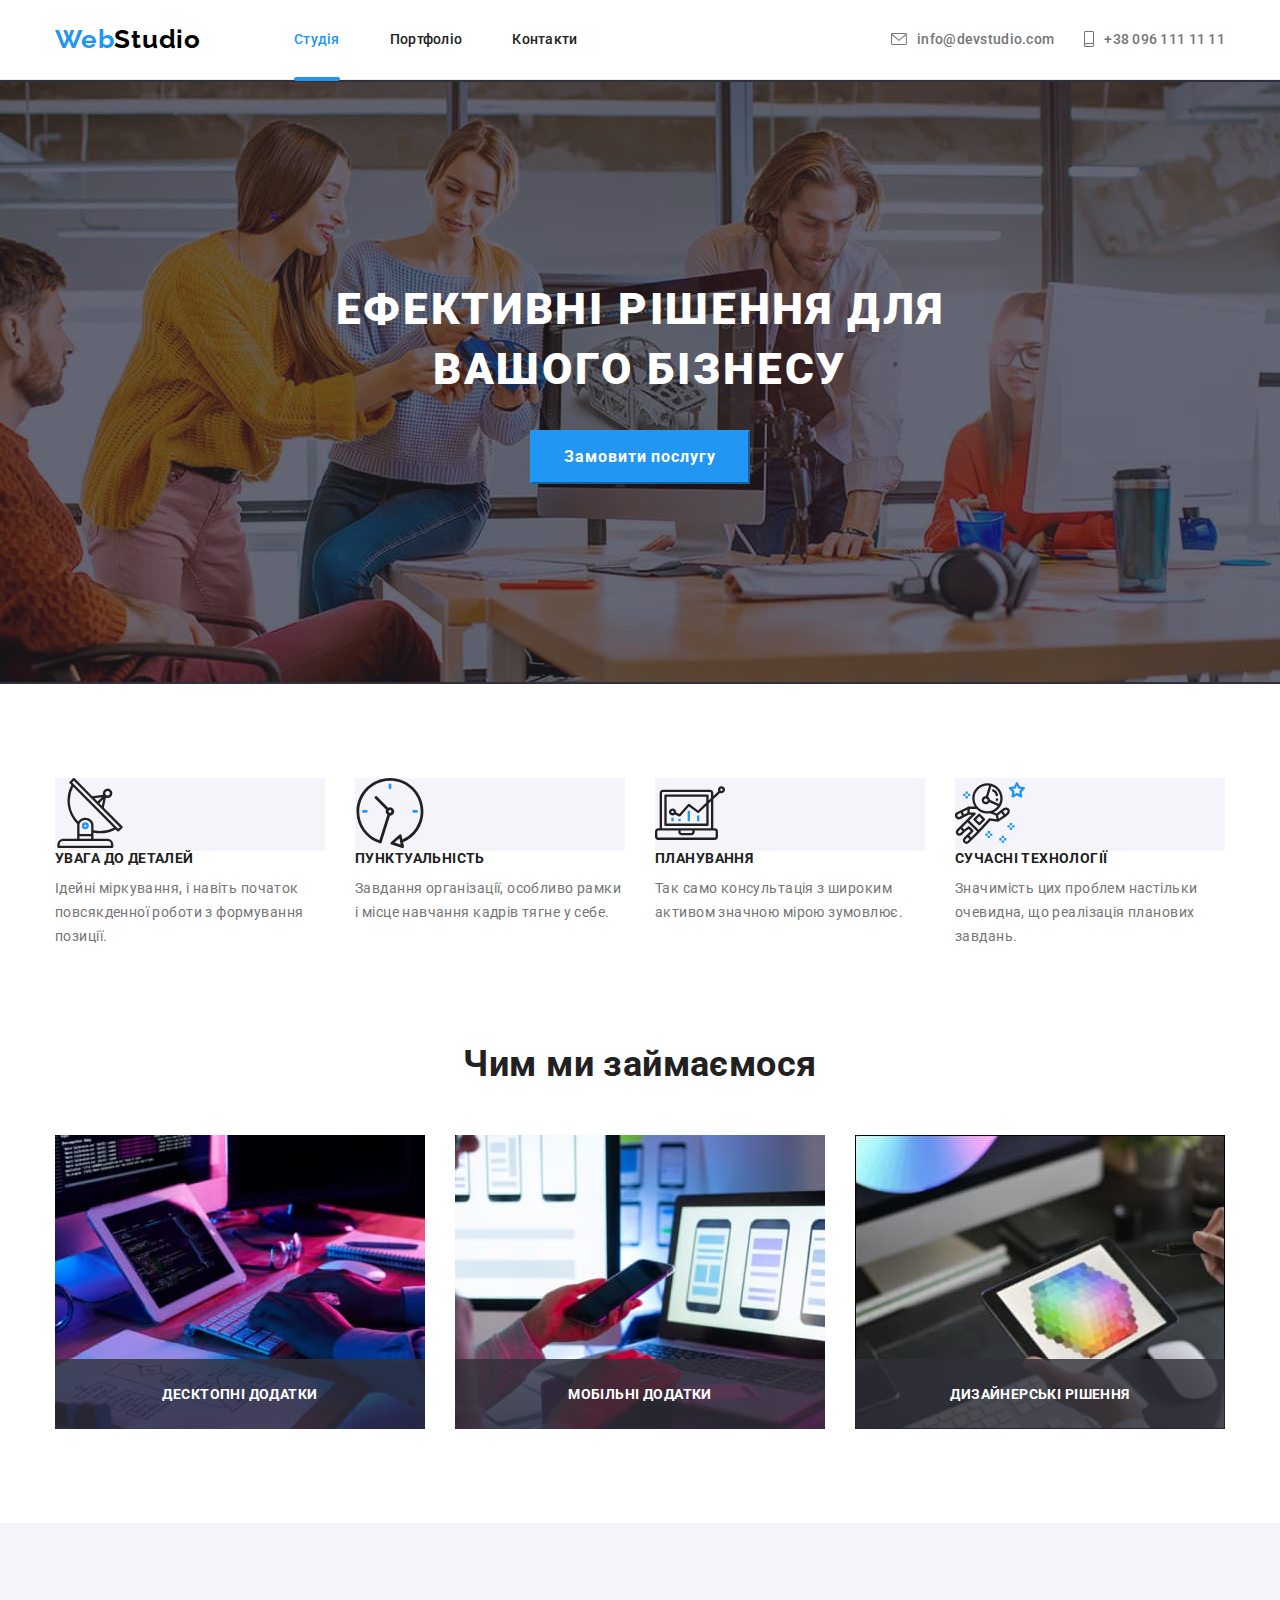
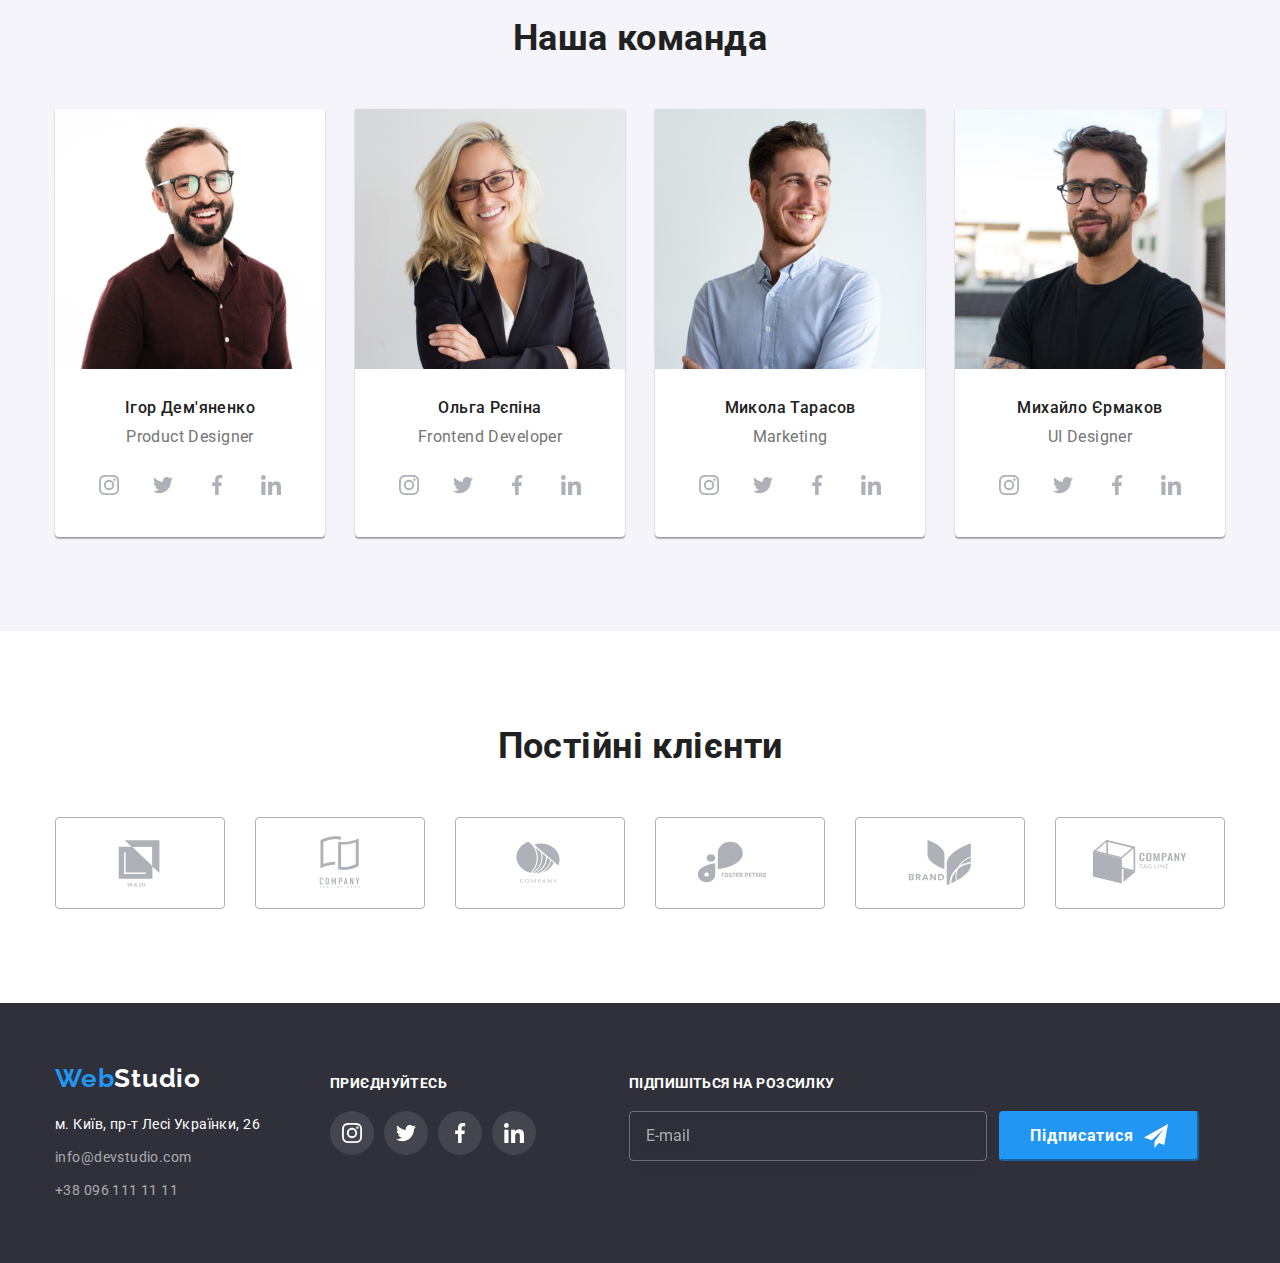
==== index.html @ 8db608af "first without mobmenu" ====
<!DOCTYPE html>
<html lang="uk">
  <head>
    <meta charset="UTF-8" />
    <meta http-equiv="X-UA-Compatible" content="IE=edge" />
    <meta name="viewport" content="width=device-width, initial-scale=1.0" />
    <title>Web Studio</title>
    <link
      href="https://fonts.googleapis.com/css2?family=Raleway:wght@700&family=Roboto:wght@400;500;700;900&display=swap"
      rel="stylesheet"
    />
    <link
      rel="stylesheet"
      href="https://cdnjs.cloudflare.com/ajax/libs/modern-normalize/1.0.0/modern-normalize.min.css"
    />
    <link rel="stylesheet" href="./css/main.min.css" />
  </head>

  <body>
    <header class="header">
      <div class="header__wrapper container">
        <nav class="header__nav">
          <a class="header__logo" href="./index.html">
            <span class="header__logo--start">Web</span
            ><span class="header__logo--end">Studio</span>
          </a>

          <div class="header__mobmenu">
            <svg class="mobmenu__open">
              <use href="./images/icons.svg#icon-menu"></use>
            </svg>
          </div>

          <ul class="header__pages">
            <li>
              <a href="./index.html" class="header__sheet--current">Студія</a>
            </li>
            <li>
              <a href="./portfolio.html" class="header__sheet">Портфоліо</a>
            </li>
            <li>
              <a href="./contacts.html" class="header__sheet">Контакти</a>
            </li>
          </ul>
        </nav>
        <ul class="header__contacts">
          <li>
            <a class="header__mail" href="mailto:info@devstudio.com">
              <svg class="header__icomail">
                <use href="./images/icons.svg#envelope"></use>
              </svg>

              info@devstudio.com
            </a>
          </li>
          <li>
            <a class="header__tel" href="tel:+380961111111">
              <svg class="header__icotel">
                <use href="./images/icons.svg#smartphone"></use>
              </svg>

              +38 096 111 11 11
            </a>
          </li>
        </ul>
      </div>
    </header>

    <main class="main">
      <section class="hero">
        <div class="container">
          <h1 class="hero__title">Ефективні рішення для вашого бізнесу</h1>
          <button type="button" class="hero__btn" data-modal-open>
            Замовити послугу
          </button>
        </div>
      </section>

      <section class="principles">
        <div class="container">
          <h2 class="visually-hidden">peculiarities</h2>
          <ul class="principles__wrapper">
            <li class="principles__item">
              <div class="principles__part">
                <svg class="principles__icon">
                  <use href="./images/icons.svg#antenna1"></use>
                </svg>
              </div>
              <h3 class="principles__title">УВАГА ДО ДЕТАЛЕЙ</h3>
              <p class="principles__description">
                Ідейні міркування, і навіть початок повсякденної роботи з
                формування позиції.
              </p>
            </li>
            <li class="principles__item">
              <div class="principles__part">
                <svg class="principles__icon">
                  <use href="./images/icons.svg#clock1"></use>
                </svg>
              </div>
              <h3 class="principles__title">ПУНКТУАЛЬНІСТЬ</h3>
              <p class="principles__description">
                Завдання організації, особливо рамки і місце навчання кадрів
                тягне у себе.
              </p>
            </li>
            <li class="principles__item">
              <div class="principles__part">
                <svg class="principles__icon">
                  <use href="./images/icons.svg#diagram1"></use>
                </svg>
              </div>
              <h3 class="principles__title">ПЛАНУВАННЯ</h3>
              <p class="principles__description">
                Так само консультація з широким активом значною мірою зумовлює.
              </p>
            </li>
            <li class="principles__item">
              <div class="principles__part">
                <svg class="principles__icon">
                  <use href="./images/icons.svg#astronaut1"></use>
                </svg>
              </div>
              <h3 class="principles__title">СУЧАСНІ ТЕХНОЛОГІЇ</h3>
              <p class="principles__description">
                Значимість цих проблем настільки очевидна, що реалізація
                планових завдань.
              </p>
            </li>
          </ul>
        </div>
      </section>

      <section class="employments">
        <div class="container">
          <h2 class="employments__title">Чим ми займаємося</h2>
          <ul class="employments__list">
            <li class="employments__item">
              <div class="employments__skin">
                <img src="./images/imgbox1.jpg" alt="веб додатки" width="370" />
                <div class="employments__label">
                  <p class="employments__text">Десктопні додатки</p>
                </div>
              </div>
            </li>
            <li class="employments__item">
              <div class="employments__skin">
                <img src="./images/imgbox2.jpg" alt="веб додатки" width="370" />
                <div class="employments__label">
                  <p class="employments__text">Мобільні додатки</p>
                </div>
              </div>
            </li>
            <li class="employments__item">
              <div class="employments__skin">
                <img src="./images/imgbox3.jpg" alt="веб додатки" width="370" />
                <div class="employments__label">
                  <p class="employments__text">Дизайнерські рішення</p>
                </div>
              </div>
            </li>
          </ul>
        </div>
      </section>

      <section class="team">
        <div class="container">
          <h2 class="team__title">Наша команда</h2>
          <ul class="team__list">
            <li class="team__item">
              <picture class="team__photo">
                <source
                  srcset="./images/imgihor_mob.jpg"
                  media="(max-width: 767px)"
                />
                <source
                  srcset="./images/imgihor_tab.jpg"
                  media="(max-width: 1199px)"
                />
                <img
                  src="./images/imgihor.jpg"
                  alt="Ігор Дем'яненко"
                  width="270"
                />
              </picture>

              <div class="team__member">
                <h3 class="team__name">Ігор Дем'яненко</h3>
                <p class="team__position">Product Designer</p>
                <ul class="team__soc">
                  <li>
                    <a
                      class="soc__item--grey"
                      href="https://www.instagram.com/"
                      title="лінка на інсту"
                      ><svg class="soc__link">
                        <use href="./images/icons.svg#instagram2"></use>
                      </svg>
                    </a>
                  </li>
                  <li>
                    <a
                      class="soc__item--grey"
                      href="https://twitter.com/?lang=uk"
                      title="лінка на твітер"
                      ><svg class="soc__link">
                        <use href="./images/icons.svg#twitter1"></use>
                      </svg>
                    </a>
                  </li>
                  <li>
                    <a
                      class="soc__item--grey"
                      href="https://www.facebook.com/"
                      title="лінка на фейсбук"
                      ><svg class="soc__link">
                        <use href="./images/icons.svg#facebook1"></use>
                      </svg>
                    </a>
                  </li>
                  <li>
                    <a
                      class="soc__item--grey"
                      href="https://www.linkedin.com/"
                      title="лінка на лінкедін"
                      ><svg class="soc__link">
                        <use href="./images/icons.svg#linkedin1"></use>
                      </svg>
                    </a>
                  </li>
                </ul>
              </div>
            </li>
            <li class="team__item">
              <picture class="team__photo">
                <source
                  srcset="./images/imgolha_mob.jpg"
                  media="(max-width: 767px)"
                />
                <source
                  srcset="./images/imgolha_tab.jpg"
                  media="(max-width: 1199px)"
                />
                <img
                  src="./images/imgolha.jpg"
                  alt="Ольга Рєпіна"
                  width="270"
                />
              </picture>

              <div class="team__member">
                <h3 class="team__name">Ольга Рєпіна</h3>
                <p class="team__position">Frontend Developer</p>
                <ul class="team__soc">
                  <li>
                    <a
                      class="soc__item--grey"
                      href="https://www.instagram.com/"
                      title="лінка на інсту"
                      ><svg class="soc__link">
                        <use href="./images/icons.svg#instagram2"></use>
                      </svg>
                    </a>
                  </li>
                  <li>
                    <a
                      class="soc__item--grey"
                      href="https://twitter.com/?lang=uk"
                      title="лінка на твітер"
                      ><svg class="soc__link">
                        <use href="./images/icons.svg#twitter1"></use>
                      </svg>
                    </a>
                  </li>
                  <li>
                    <a
                      class="soc__item--grey"
                      href="https://www.facebook.com/"
                      title="лінка на фейсбук"
                      ><svg class="soc__link">
                        <use href="./images/icons.svg#facebook1"></use>
                      </svg>
                    </a>
                  </li>
                  <li>
                    <a
                      class="soc__item--grey"
                      href="https://www.linkedin.com/"
                      title="лінка на лінкедін"
                      ><svg class="soc__link">
                        <use href="./images/icons.svg#linkedin1"></use>
                      </svg>
                    </a>
                  </li>
                </ul>
              </div>
            </li>
            <li class="team__item">
              <picture class="team__photo">
                <source
                  srcset="./images/imgmykola_mob.jpg"
                  media="(max-width: 767px)"
                />
                <source
                  srcset="./images/imgmykola_tab.jpg"
                  media="(max-width: 1199px)"
                />
                <img
                  src="./images/imgmykola.jpg"
                  alt="Микола Тарасов"
                  width="270"
                />
              </picture>

              <div class="team__member">
                <h3 class="team__name">Микола Тарасов</h3>
                <p class="team__position">Marketing</p>
                <ul class="team__soc">
                  <li>
                    <a
                      class="soc__item--grey"
                      href="https://www.instagram.com/"
                      title="лінка на інсту"
                      ><svg class="soc__link">
                        <use href="./images/icons.svg#instagram2"></use>
                      </svg>
                    </a>
                  </li>
                  <li>
                    <a
                      class="soc__item--grey"
                      href="https://twitter.com/?lang=uk"
                      title="лінка на твітер"
                      ><svg class="soc__link">
                        <use href="./images/icons.svg#twitter1"></use>
                      </svg>
                    </a>
                  </li>
                  <li>
                    <a
                      class="soc__item--grey"
                      href="https://www.facebook.com/"
                      title="лінка на фейсбук"
                      ><svg class="soc__link">
                        <use href="./images/icons.svg#facebook1"></use>
                      </svg>
                    </a>
                  </li>
                  <li>
                    <a
                      class="soc__item--grey"
                      href="https://www.linkedin.com/"
                      title="лінка на лінкедін"
                      ><svg class="soc__link">
                        <use href="./images/icons.svg#linkedin1"></use>
                      </svg>
                    </a>
                  </li>
                </ul>
              </div>
            </li>
            <li class="team__item">
              <picture class="team__photo">
                <source
                  srcset="./images/imgmykhailo_mob.jpg"
                  media="(max-width: 767px)"
                />
                <source
                  srcset="./images/imgmykhailo_tab.jpg"
                  media="(max-width: 1199px)"
                />
                <img
                  src="./images/imgmykhailo.jpg"
                  alt="Михайло Єрмаков"
                  width="270"
                />
              </picture>

              <div class="team__member">
                <h3 class="team__name">Михайло Єрмаков</h3>
                <p class="team__position">UI Designer</p>
                <ul class="team__soc">
                  <li>
                    <a
                      class="soc__item--grey"
                      href="https://www.instagram.com/"
                      title="лінка на інсту"
                      ><svg class="soc__link">
                        <use href="./images/icons.svg#instagram2"></use>
                      </svg>
                    </a>
                  </li>
                  <li>
                    <a
                      class="soc__item--grey"
                      href="https://twitter.com/?lang=uk"
                      title="лінка на твітер"
                      ><svg class="soc__link">
                        <use href="./images/icons.svg#twitter1"></use>
                      </svg>
                    </a>
                  </li>
                  <li>
                    <a
                      class="soc__item--grey"
                      href="https://www.facebook.com/"
                      title="лінка на фейсбук"
                      ><svg class="soc__link">
                        <use href="./images/icons.svg#facebook1"></use>
                      </svg>
                    </a>
                  </li>
                  <li>
                    <a
                      class="soc__item--grey"
                      href="https://www.linkedin.com/"
                      title="лінка на лінкедін"
                      ><svg class="soc__link">
                        <use href="./images/icons.svg#linkedin1"></use>
                      </svg>
                    </a>
                  </li>
                </ul>
              </div>
            </li>
          </ul>
        </div>
      </section>

      <section class="clients">
        <div class="container">
          <h2 class="clients__title">Постійні клієнти</h2>
          <ul class="clients__list">
            <li>
              <a class="clients__item" href="#" title="клієнт номер 1">
                <svg class="clients__ico">
                  <use href="./images/icons.svg#group1"></use>
                </svg>
              </a>
            </li>
            <li>
              <a class="clients__item" href="#" title="клієнт номер 2">
                <svg class="clients__ico">
                  <use href="./images/icons.svg#group2"></use>
                </svg>
              </a>
            </li>
            <li>
              <a class="clients__item" href="#" title="клієнт номер 3">
                <svg class="clients__ico">
                  <use href="./images/icons.svg#group3"></use>
                </svg>
              </a>
            </li>
            <li>
              <a class="clients__item" href="#" title="клієнт номер 4">
                <svg class="clients__ico">
                  <use href="./images/icons.svg#group4"></use>
                </svg>
              </a>
            </li>
            <li>
              <a class="clients__item" href="#" title="клієнт номер 5">
                <svg class="clients__ico">
                  <use href="./images/icons.svg#group5"></use>
                </svg>
              </a>
            </li>
            <li>
              <a class="clients__item" href="#" title="клієнт номер 6">
                <svg class="clients__ico">
                  <use href="./images/icons.svg#group6"></use>
                </svg>
              </a>
            </li>
          </ul>
        </div>
      </section>
    </main>

    <footer class="footer">
      <div class="footer__contacts container">
        <div class="footer__address">
          <a href="./index.html" class="footer__logo">
            <span class="footer__logo--start">Web</span
            ><span class="footer__logo--end">Studio</span>
          </a>

          <address class="address">
            <ul class="address__list">
              <li>
                <a
                  href="https://www.google.com/maps/d/embed?mid=1e3wCGSf0WLV-87OjVt8506W0S_s&hl=en&ehbc=2E312F"
                  target="_blank"
                  rel="noopener noreferrer"
                  title="відкриється у новому віконці"
                  class="address__map"
                  >м. Київ, пр-т Лесі Українки, 26</a
                >
              </li>
              <li>
                <a href="mailto:info@devstudio.com" class="address__call"
                  >info@devstudio.com</a
                >
              </li>
              <li>
                <a href="tel:+380961111111" class="address__call"
                  >+38 096 111 11 11</a
                >
              </li>
            </ul>
          </address>
        </div>

        <div class="footer__signup">
          <p class="signup__title">приєднуйтесь</p>
          <ul class="signup__soc">
            <li>
              <a
                class="soc__item--white"
                href="https://www.instagram.com/"
                title="лінка на інсту"
                ><svg class="soc__link">
                  <use href="./images/icons.svg#instagram2"></use>
                </svg>
              </a>
            </li>

            <li>
              <a
                class="soc__item--white"
                href="https://twitter.com/?lang=uk"
                title="лінка на твітер"
                ><svg class="soc__link">
                  <use href="./images/icons.svg#twitter1"></use>
                </svg>
              </a>
            </li>
            <li>
              <a
                class="soc__item--white"
                href="https://www.facebook.com/"
                title="лінка на фейсбук"
                ><svg class="soc__link">
                  <use href="./images/icons.svg#facebook1"></use>
                </svg>
              </a>
            </li>
            <li>
              <a
                class="soc__item--white"
                href="https://www.linkedin.com/"
                title="лінка на лінкедін"
                ><svg class="soc__link">
                  <use href="./images/icons.svg#linkedin1"></use>
                </svg>
              </a>
            </li>
          </ul>
        </div>

        <div class="subscribe">
          <p class="subscribe__title">Підпишіться на розсилку</p>
          <form class="subscribe__form">
            <input
              type="email"
              name="email"
              class="subscribe__input"
              placeholder="E-mail"
            />
            <button type="submit" class="subscribe__btn">
              Підписатися
              <svg class="subscribe__icon">
                <use href="./images/icons.svg#icon-send"></use>
              </svg>
            </button>
          </form>
        </div>
      </div>
    </footer>

    <div class="backdrop is-hidden" data-modal>
      <div class="modal">
        <button type="button" class="modal__close--btn" data-modal-close>
          <svg class="modal__close--icon">
            <use href="./images/icons.svg#icon-close"></use>
          </svg>
        </button>
        <p class="modal__title">Залиште свої дані, ми вам передзвонимо</p>
        <form class="modalform">
          <div class="formfield">
            <label class="formfield__name" for="user-name">Ім'я</label>
            <div class="formfield__wrap">
              <input
                type="text"
                name="user-name"
                class="formfield__input"
                id="user-name"
              />
              <svg class="formfield__icon" width="18" height="18">
                <use href="./images/icons.svg#person-black"></use>
              </svg>
            </div>
          </div>

          <div class="formfield">
            <label class="formfield__name" for="user-tel">Телефон</label>
            <div class="formfield__wrap">
              <input
                type="tel"
                name="user-tel"
                class="formfield__input"
                id="user-tel"
              />
              <svg class="formfield__icon" width="18" height="18">
                <use href="./images/icons.svg#phone-black"></use>
              </svg>
            </div>
          </div>

          <div class="formfield">
            <label class="formfield__name" for="user-email">Пошта</label>
            <div class="formfield__wrap">
              <input
                type="email"
                name="user-email"
                class="formfield__input"
                id="user-email"
              />
              <svg class="formfield__icon" width="18" height="18">
                <use href="./images/icons.svg#email-black"></use>
              </svg>
            </div>
          </div>

          <div class="formfield">
            <label class="formfield__name" for="user-comment">Коментар</label>
            <textarea
              name="comment"
              id="user-comment"
              class="formfield__comment"
              placeholder="Введіть текст"
            ></textarea>
          </div>

          <div class="formfield">
            <input
              type="checkbox"
              name="agreement"
              class="formfield__checkbox visually-hidden"
              id="agreement"
            />
            <label for="agreement" class="formfield__checktext">
              <span class="formfield__checkdouble"
                ><svg class="formfield__checkicon" width="16" height="15">
                  <use href="./images/icons.svg#icon-check"></use></svg></span
              >Погоджуюся з розсилкою та приймаю
              <a href="#" class="formfield__link">Умови договору</a></label
            >
          </div>

          <button type="submit" class="modalform__submit">Відправити</button>
        </form>
      </div>
    </div>

    <script src="./js/modal.js"></script>
    <script src="./js/mobile-menu.js"></script>
  </body>
</html>
---- css/main.min.css ----
:root{--color-active: #2196F3;--primary-white-color: #ffffff;--main-text-color: #212121;--secondary-text-color: #757575;--tra: 250ms cubic-bezier(0.4, 0, 0.2, 1)}.visually-hidden{position:absolute;width:1px;height:1px;margin:-1px;border:0;padding:0;white-space:nowrap;-webkit-clip-path:inset(100%);clip-path:inset(100%);clip:rect(0 0 0 0);overflow:hidden}h1,h2,h3,h4,h5,h6,p{margin:0}ul{margin:0;padding-left:0}img{display:block}.is-hidden{opacity:0;visibility:hidden;pointer-events:none}body{font-family:"Roboto",sans-serif;font-weight:400;font-size:14px;letter-spacing:.03em;color:var(--main-text-color);background-color:var(--primary-white-color)}.mobmenu__open{display:flex;justify-content:center;align-items:center;width:40px;height:40px}@media screen and (min-width: 768px)and (max-width: 1199px){.main{margin:0 auto}}@media screen and (min-width: 1200px){.main{max-width:1600px;margin:0 auto}}@media screen and (min-width: 400px)and (max-width: 767px){.container{margin:0 auto;align-self:center}}@media screen and (min-width: 1200px){.container{width:1200px;margin:0 auto;padding-left:15px;padding-right:15px;align-self:center}}.header{border-bottom:1px solid #ececec}@media screen and (min-width: 400px)and (max-width: 767px){.header{margin:0;display:flex}}@media screen and (min-width: 768px)and (max-width: 1199px){.header{min-width:768px}}@media screen and (min-width: 1200px){.header{max-width:1600px;margin:0 auto;display:flex;padding-top:24px;padding-bottom:25px;border-bottom:1px solid #ececec}}@media screen and (min-width: 400px)and (max-width: 767px){.header__wrapper{display:flex;justify-content:space-between;width:100%}}@media screen and (min-width: 768px)and (max-width: 1199px){.header__wrapper{display:flex;justify-content:space-between;width:100%;padding-left:15px;padding-right:15px}}@media screen and (min-width: 1200px){.header__wrapper{display:flex;align-items:center}}@media screen and (min-width: 400px)and (max-width: 767px){.header__nav{display:flex;align-items:center;width:100%;justify-content:space-between;padding:10px}}@media screen and (min-width: 768px)and (max-width: 1199px){.header__nav{display:flex;align-items:center;width:100%}}@media screen and (min-width: 1200px){.header__nav{display:flex;align-items:center}}.header__logo{font-family:"Raleway",sans-serif;font-size:26px;font-weight:700;line-height:1.17;letter-spacing:.03em;text-decoration:none;transition:color var(--tra)}.header__logo--start{color:var(--color-active)}.header__logo--end{color:#000}@media screen and (min-width: 768px){.header__mobmenu{display:none}}@media screen and (min-width: 400px)and (max-width: 767px){.header__pages{display:none}}@media screen and (min-width: 768px)and (max-width: 1199px){.header__pages{display:flex;align-items:center;margin:0 auto;gap:50px;list-style-type:none;font-weight:500;line-height:1.17}}@media screen and (min-width: 1200px){.header__pages{display:flex;align-items:center;margin-left:93px;gap:50px;list-style-type:none;font-weight:500;line-height:1.17}}.header__sheet{display:block;text-decoration:none;color:var(--main-text-color);letter-spacing:.02em;transition:color var(--tra)}.header__sheet:hover,.header__sheet:focus{color:var(--color-active);fill:currentColor}.header__sheet--current{color:var(--color-active);text-decoration:none;letter-spacing:.02em;transition:color var(--tra);position:relative}.header__sheet--current::after{content:"";position:absolute;top:46px;left:0;width:100%;height:4px;border-radius:2px;background-color:currentColor}@media screen and (min-width: 400px)and (max-width: 767px){.header__contacts{display:none}}@media screen and (min-width: 768px)and (max-width: 1199px){.header__contacts{display:flex;flex-wrap:wrap;align-items:center;justify-content:left;gap:10px;list-style-type:none;font-weight:500;line-height:1.17;margin-top:21px;margin-bottom:21px}}@media screen and (min-width: 1200px){.header__contacts{display:flex;align-items:center;margin-left:auto;gap:30px;list-style-type:none;font-weight:500;line-height:1.17}}.header__mail,.header__tel{color:var(--secondary-text-color);display:flex;align-items:center;text-decoration:none;letter-spacing:.02em;transition:color var(--tra)}.header__mail:hover,.header__mail:focus,.header__tel:hover,.header__tel:focus{color:var(--color-active);fill:currentColor}.header__icomail{width:16px;height:12px;margin-right:10px;fill:currentColor}.header__icotel{width:10px;height:16px;margin-right:10px;fill:currentColor}.hero{background-color:#2f303a}@media screen and (min-width: 400px)and (max-width: 797px){.hero{padding:118px 60px;background-image:linear-gradient(rgba(47, 48, 58, 0.4), rgba(47, 48, 58, 0.4)),url(../../images/Headerimg_mob.jpg);background-repeat:no-repeat;background-position:center}}@media screen and (min-width: 768px)and (max-width: 1199px){.hero{padding:118px 204px;background-image:linear-gradient(rgba(47, 48, 58, 0.4), rgba(47, 48, 58, 0.4)),url(../../images/Headerimg_tab.jpg);background-repeat:no-repeat;background-position:center}}@media screen and (min-width: 1200px){.hero{max-width:1600px;margin:0 auto;background-color:#2f303a;padding-top:200px;padding-bottom:200px;background-image:linear-gradient(rgba(47, 48, 58, 0.4), rgba(47, 48, 58, 0.4)),url(../../images/main_Img.jpg);background-repeat:no-repeat;background-position:center}}@media screen and (min-width: 400px)and (max-width: 797px){.hero__title{font-size:26px;line-height:1.6;letter-spacing:.06em;font-weight:900;color:var(--primary-white-color);text-transform:uppercase;text-align:center;padding-bottom:30px;max-width:360px;margin:0 auto}}@media screen and (min-width: 768px)and (max-width: 1199px){.hero__title{font-size:26px;line-height:1.6;letter-spacing:.06em;font-weight:900;color:var(--primary-white-color);text-transform:uppercase;text-align:center;padding-bottom:30px;max-width:360px;margin:0 auto}}@media screen and (min-width: 1200px){.hero__title{font-size:44px;line-height:1.36;letter-spacing:.06em;font-weight:900;color:var(--primary-white-color);text-transform:uppercase;text-align:center;padding-bottom:30px;max-width:696px;margin:0 auto}}.hero__btn{font-size:16px;font-weight:700;line-height:1.88;color:var(--primary-white-color);letter-spacing:.06em;background-color:var(--color-active);border-color:var(--color-active);display:block;margin:0 auto;padding:10px 32px}@media screen and (min-width: 400px)and (max-width: 767px){.principles{padding:60px 15px}}@media screen and (min-width: 768px)and (max-width: 1199px){.principles{padding:60px 15px}}@media screen and (min-width: 1200px){.principles{padding-top:94px;padding-bottom:94px}}@media screen and (min-width: 400px)and (max-width: 767px){.principles__wrapper{list-style-type:none}}@media screen and (min-width: 768px)and (max-width: 1199px){.principles__wrapper{display:flex;flex-wrap:wrap;gap:30px;list-style-type:none}}@media screen and (min-width: 1200px){.principles__wrapper{display:flex;gap:30px;list-style-type:none}}@media screen and (min-width: 768px)and (max-width: 1199px){.principles__item{max-width:354px}}@media screen and (min-width: 400px)and (max-width: 767px){.principles__item:nth-child(n+2){margin-top:30px}}.principles__part{background-color:#f5f4fa}@media screen and (min-width: 400px)and (max-width: 767px){.principles__part{list-style-type:none;height:120px;display:flex;justify-content:center;align-items:center;margin-bottom:30px}}@media screen and (min-width: 768px)and (max-width: 1199px){.principles__part{list-style-type:none;height:120px;display:flex;justify-content:center;align-items:center}}@media screen and (min-width: 1200px){.principles__part{width:270px}}.principles__icon{height:70px;width:70px}.principles__title{font-size:14px;line-height:1.14}@media screen and (min-width: 400px)and (max-width: 767px){.principles__title{text-align:center;margin-top:60px}}@media screen and (min-width: 768px)and (max-width: 1199px){.principles__title{margin-top:30px}}.principles__description{color:var(--secondary-text-color);line-height:1.71;margin-top:10px}@media screen and (min-width: 400px)and (max-width: 1199px){.employments{display:none}}@media screen and (min-width: 1200px){.employments{padding-top:0;padding-bottom:94px}}.employments__title{font-size:36px;text-align:center;line-height:1.17;margin-bottom:50px}.employments__list{display:flex;gap:30px;list-style-type:none}.employments__skin{position:relative}.employments__label{position:absolute;bottom:0;left:0;width:100%;height:70px;display:flex;justify-content:center;align-items:center;background-color:rgba(47,48,58,.8)}.employments__text{text-transform:uppercase;font-weight:700;line-height:1.17;color:var(--primary-white-color)}.team{background-color:#f5f4fa}@media screen and (min-width: 400px)and (max-width: 767px){.team{padding:60px 15px}}@media screen and (min-width: 768px)and (max-width: 1199px){.team{padding:60px 15px}}@media screen and (min-width: 1200px){.team{padding-top:94px;padding-bottom:94px}}@media screen and (min-width: 400px)and (max-width: 767px){.team__title{min-width:400px;font-size:28px;text-align:center;line-height:1.17}}@media screen and (min-width: 768px)and (max-width: 1199px){.team__title{font-size:28px;text-align:center;line-height:1.17;font-weight:700;margin-bottom:30px}}@media screen and (min-width: 1200px){.team__title{font-size:36px;text-align:center;line-height:1.17;margin-bottom:50px}}.team__list{font-size:16px;line-height:1.17;list-style-type:none}@media screen and (min-width: 768px)and (max-width: 1199px){.team__list{display:flex;gap:30px;flex-wrap:wrap}}@media screen and (min-width: 1200px){.team__list{display:flex;gap:30px}}.team__item{background-color:var(--primary-white-color);box-shadow:0px 1px 3px rgba(0,0,0,.12),0px 1px 1px rgba(0,0,0,.14),0px 2px 1px rgba(0,0,0,.2);border-radius:0px 0px 4px 4px}@media screen and (min-width: 400px)and (max-width: 767px){.team__item{margin-top:30px}}@media screen and (min-width: 768px)and (max-width: 1199px){.team__item{width:354px}}@media screen and (min-width: 400px)and (max-width: 767px){.team__photo{display:block;min-width:400px;width:100%}}@media screen and (min-width: 1200px){.team__photo{width:270px}}.team__member{padding-top:30px;padding-bottom:30px}.team__name{font-size:16px;line-height:1.17;font-weight:500;margin-bottom:10px;text-align:center}.team__position{color:var(--secondary-text-color);text-align:center}.team__soc{display:flex;justify-content:center;margin-top:16px;gap:10px;list-style-type:none}.soc__item--grey{display:flex;width:44px;height:44px;justify-content:center;align-items:center;border-radius:50%;border:none;background-color:rgba(255,255,255,.1);transition:background-color var(--tra);transition:fill var(--tra);fill:#afb1b8}.soc__item--white{display:flex;width:44px;height:44px;justify-content:center;align-items:center;border-radius:50%;border:none;background-color:rgba(255,255,255,.1);transition:background-color var(--tra);fill:var(--primary-white-color)}.soc__item--white:hover,.soc__item--white:focus,.soc__item--grey:hover,.soc__item--grey:focus{background-color:var(--color-active);fill:var(--primary-white-color)}.soc__link{display:block;width:20px;height:20px}@media screen and (min-width: 400px){.clients{padding:60px 15px}}@media screen and (min-width: 1200px){.clients{padding-top:94px;padding-bottom:94px}}@media screen and (min-width: 400px)and (max-width: 767px){.clients__title{min-width:400px;font-size:28px;text-align:center;line-height:1.17}}@media screen and (min-width: 768px)and (max-width: 1199px){.clients__title{font-size:28px;text-align:center;line-height:1.17}}@media screen and (min-width: 1200px){.clients__title{font-size:36px;text-align:center;line-height:1.17;margin-bottom:50px}}.clients__list{display:flex;gap:30px;list-style-type:none}@media screen and (min-width: 400px)and (max-width: 1199px){.clients__list{flex-wrap:wrap;margin-top:30px}}.clients__item{display:flex;justify-content:center;align-items:center;height:92px;border:1px solid #afb1b8;border-radius:4px;fill:#afb1b8;transition:fill var(--tra),border-color var(--tra)}@media screen and (min-width: 400px){.clients__item{width:210px}}@media screen and (min-width: 768px)and (max-width: 1199px){.clients__item{width:226px}}@media screen and (min-width: 1200px){.clients__item{width:170px}}.clients__item:hover,.clients__item:focus{fill:var(--color-active);border-color:var(--color-active)}.clients__ico{width:106px;height:60px}.backdrop{position:fixed;top:0;width:100%;height:100%;background-color:rgba(0,0,0,.2);transition:opacity var(--tra),visibility var(--tra)}.backdrop.is-hidden .modal{transform:translate(-50%, -50%) scale(0);transition:transform var(--tra)}.modal{background-color:var(--primary-white-color);box-shadow:0px 1px 3px rgba(0,0,0,.12),0px 1px 1px rgba(0,0,0,.14),0px 2px 1px rgba(0,0,0,.2);border-radius:4px;position:absolute;top:50%;left:50%;transform:translate(-50%, -50%) scale(1);transition:transform var(--tra),visibility var(--tra);padding:40px}@media screen and (min-width: 400px)and (max-width: 1199px){.modal{width:450px;height:609px}}@media screen and (min-width: 1200px){.modal{width:528px;height:581px}}.modal__close--btn{position:absolute;right:8px;top:8px;display:flex;justify-content:center;align-items:center;width:30px;height:30px;border:1px solid rgba(0,0,0,.1);border-radius:50%;background-color:rgba(0,0,0,0);transition:fill var(--tra)}.modal__close--btn:hover{cursor:pointer;fill:var(--color-active)}.modal__close--icon{width:18px;height:18px}.modal__title{font-size:20px;font-weight:700;line-height:1.17;text-align:center;margin-bottom:12px}.modalform{color:var(--secondary-text-color)}.modalform__submit{cursor:pointer;font-family:inherit;font-size:16px;font-weight:700;line-height:1.88;color:var(--primary-white-color);letter-spacing:.06em;background-color:var(--color-active);border:none;border-radius:4px;display:block;width:200px;height:50px;margin:30px auto 0 auto;transition:background-color var(--tra)}.modalform__submit:hover,.modalform__submit:focus{background-color:#188ce8}.formfield:nth-child(-n+3){margin-bottom:10px}.formfield:nth-child(4){margin-bottom:20px}.formfield__name{display:block;font-size:12px;line-height:1.17;letter-spacing:.01em;margin-bottom:4px}.formfield__wrap{position:relative}.formfield__input{width:100%;height:40px;padding-left:42px;padding-top:12px;padding-bottom:12px;border:1px solid rgba(33,33,33,.2);border-radius:4px;outline:rgba(0,0,0,0);transition:border-color var(--tra),fill var(--tra)}.formfield__input:focus,.formfield__comment:focus,.formfield__input:hover,.formfield__comment:hover{border-color:var(--color-active);cursor:pointer}.formfield__input:focus+.formfield__icon,.formfield__input:hover+.formfield__icon{fill:var(--color-active)}.formfield__icon{display:block;position:absolute;left:12px;top:50%;transform:translateY(-50%)}.formfield__comment{font-size:12px;width:100%;height:120px;padding:12px 16px;border:1px solid rgba(33,33,33,.2);border-radius:4px;outline:rgba(0,0,0,0);resize:none;transition:border-color var(--tra)}.formfield__checktext{display:flex;justify-content:center;align-items:center;gap:8px}@media screen and (min-width: 400px)and (max-width: 1199px){.formfield__checktext{font-size:12px}}.formfield__checkdouble{width:16px;height:15px;border:2px solid var(--main-text-color);border-radius:2px;fill:var(--primary-white-color);display:flex;justify-content:center;align-items:center}.formfield__checkbox:checked+.formfield__checktext span{background-color:var(--color-active);border-color:var(--color-active);border-radius:2px}.formfield__link{color:var(--color-active)}.examples{padding-top:94px;padding-bottom:94px}.examples__list{display:flex;flex-wrap:wrap;gap:30px;margin-top:50px;list-style-type:none}.examples__item{width:370px;position:relative;transition:box-shadow var(--tra)}.examples__item:hover,.examples__item:focus{box-shadow:0px 1px 1px rgba(0,0,0,.12),0px 4px 4px rgba(0,0,0,.06),1px 4px 6px rgba(0,0,0,.16)}.examples__link{text-decoration:none}.examples__topwrap{position:relative;overflow:hidden}.examples__item:hover .examples__toptext{transform:translateY(0)}.examples__toptext{position:absolute;top:0;font-size:18px;line-height:1.56;padding:63px 24px;color:var(--primary-white-color);background-color:rgba(33,150,243,.9);height:100%;transform:translateY(100%);transition:transform var(--tra);overflow:auto}.examples__details--wrapper{border:1px solid #eee;border-top:none;padding:20px 24px}.examples__name{font-size:18px;color:var(--main-text-color);line-height:2;letter-spacing:.06em;margin-bottom:4px}.examples__description{font-size:16px;line-height:1.88;letter-spacing:.03em;color:var(--secondary-text-color)}.filter{display:flex;justify-content:center;gap:8px;list-style-type:none}.filter__btn{cursor:pointer;font-family:inherit;font-size:16px;font-weight:500;line-height:1.6;padding:6px 25px;border:none;border-radius:4px;border-color:#f5f4fa;background-color:#f5f4fa;transition:box-shadow var(--tra),background-color var(--tra),color var(--tra)}.filter__btn:hover,.filter__btn:focus{color:var(--primary-white-color);background-color:var(--color-active);box-shadow:0px 3px 1px rgba(0,0,0,.1),0px 1px 2px rgba(0,0,0,.08),0px 2px 2px rgba(0,0,0,.12)}@media screen and (min-width: 1200px){.footer{max-width:1600px;margin:0 auto;background-color:#2f303a;padding-top:60px;padding-bottom:60px}}.footer__contacts{background-color:#2f303a}@media screen and (min-width: 400px)and (max-width: 767px){.footer__contacts{padding:60px 15px}}@media screen and (min-width: 768px)and (max-width: 1199px){.footer__contacts{padding-top:60px;display:flex;flex-wrap:wrap}}@media screen and (min-width: 1200px){.footer__contacts{display:flex}}@media screen and (min-width: 400px)and (max-width: 767px){.footer__address{text-align:center}}@media screen and (min-width: 768px)and (max-width: 1199px){.footer__address{width:232px;text-align:center;margin:0 auto}}.footer__logo{font-family:"Raleway",sans-serif;font-size:26px;font-weight:700;line-height:1.17;letter-spacing:.03em;text-decoration:none;transition:color var(--tra)}.footer__logo--start{color:var(--color-active)}.footer__logo--end{color:var(--primary-white-color)}.footer__signup{color:var(--primary-white-color)}@media screen and (min-width: 400px)and (max-width: 767px){.footer__signup{margin:60px auto;text-align:center}}@media screen and (min-width: 768px)and (max-width: 1199px){.footer__signup{text-align:center;width:206px;margin:0 auto}}@media screen and (min-width: 1200px){.footer__signup{margin-left:70px;margin-top:12px}}.address{font-style:normal;line-height:1.7;margin-top:20px}.address__list{display:flex;flex-direction:column;list-style-type:none}@media screen and (min-width: 400px){.address__list{gap:8px}}@media screen and (min-width: 1200px){.address__list{gap:9px}}.address__map{color:var(--primary-white-color);text-decoration:none}.address__call{color:rgba(255,255,255,.6);text-decoration:none;transition:color var(--tra)}.address__call:hover,.address__call:focus{color:var(--color-active);fill:currentColor}.signup__title{font-weight:700;text-transform:uppercase;color:var(--primary-white-color)}.signup__soc{display:flex;justify-content:center;margin-top:20px;gap:10px;fill:currentColor;list-style-type:none}@media screen and (min-width: 400px)and (max-width: 767px){.subscribe{text-align:center}}@media screen and (min-width: 768px)and (max-width: 1199px){.subscribe{width:450px;margin:60px auto;text-align:center}}@media screen and (min-width: 1200px){.subscribe{margin-left:93px;margin-top:12px}}.subscribe__title{font-weight:700;text-transform:uppercase;color:var(--primary-white-color)}@media screen and (min-width: 400px)and (max-width: 767px){.subscribe__form{display:flex;justify-content:center;flex-direction:column;margin-top:20px}}@media screen and (min-width: 768px)and (max-width: 1199px){.subscribe__form{display:flex;justify-content:center;flex-direction:column;margin-top:20px}}@media screen and (min-width: 1200px){.subscribe__form{display:flex;gap:12px;margin-top:20px}}.subscribe__input{height:50px;border:1px solid rgba(255,255,255,.3);filter:drop-shadow(0px 4px 4px rgba(0, 0, 0, 0.15));border-radius:4px;background-color:rgba(0,0,0,0);color:rgba(255,255,255,.6);font-size:16px;line-height:1.25;padding-left:16px}@media screen and (min-width: 400px)and (max-width: 767px){.subscribe__input{width:100%}}@media screen and (min-width: 768px)and (max-width: 1199px){.subscribe__input{width:100%}}@media screen and (min-width: 1200px){.subscribe__input{width:358px}}.subscribe__input::-moz-placeholder{color:rgba(255,255,255,.6);font-size:16px;line-height:1.25}.subscribe__input:-ms-input-placeholder{color:rgba(255,255,255,.6);font-size:16px;line-height:1.25}.subscribe__input::placeholder{color:rgba(255,255,255,.6);font-size:16px;line-height:1.25}.subscribe__btn{cursor:pointer;font-family:inherit;font-size:16px;font-weight:700;line-height:1.88;color:var(--primary-white-color);letter-spacing:.06em;background-color:var(--color-active);border-color:var(--color-active);border-radius:4px;min-width:200px;height:50px;display:flex;justify-content:center;align-items:center;gap:10px}@media screen and (min-width: 400px)and (max-width: 767px){.subscribe__btn{margin-top:20px;margin-left:auto;margin-right:auto}}@media screen and (min-width: 768px)and (max-width: 1199px){.subscribe__btn{margin-top:20px;margin-left:auto;margin-right:auto}}.subscribe__icon{width:24px;height:24px}/*# sourceMappingURL=main.min.css.map */
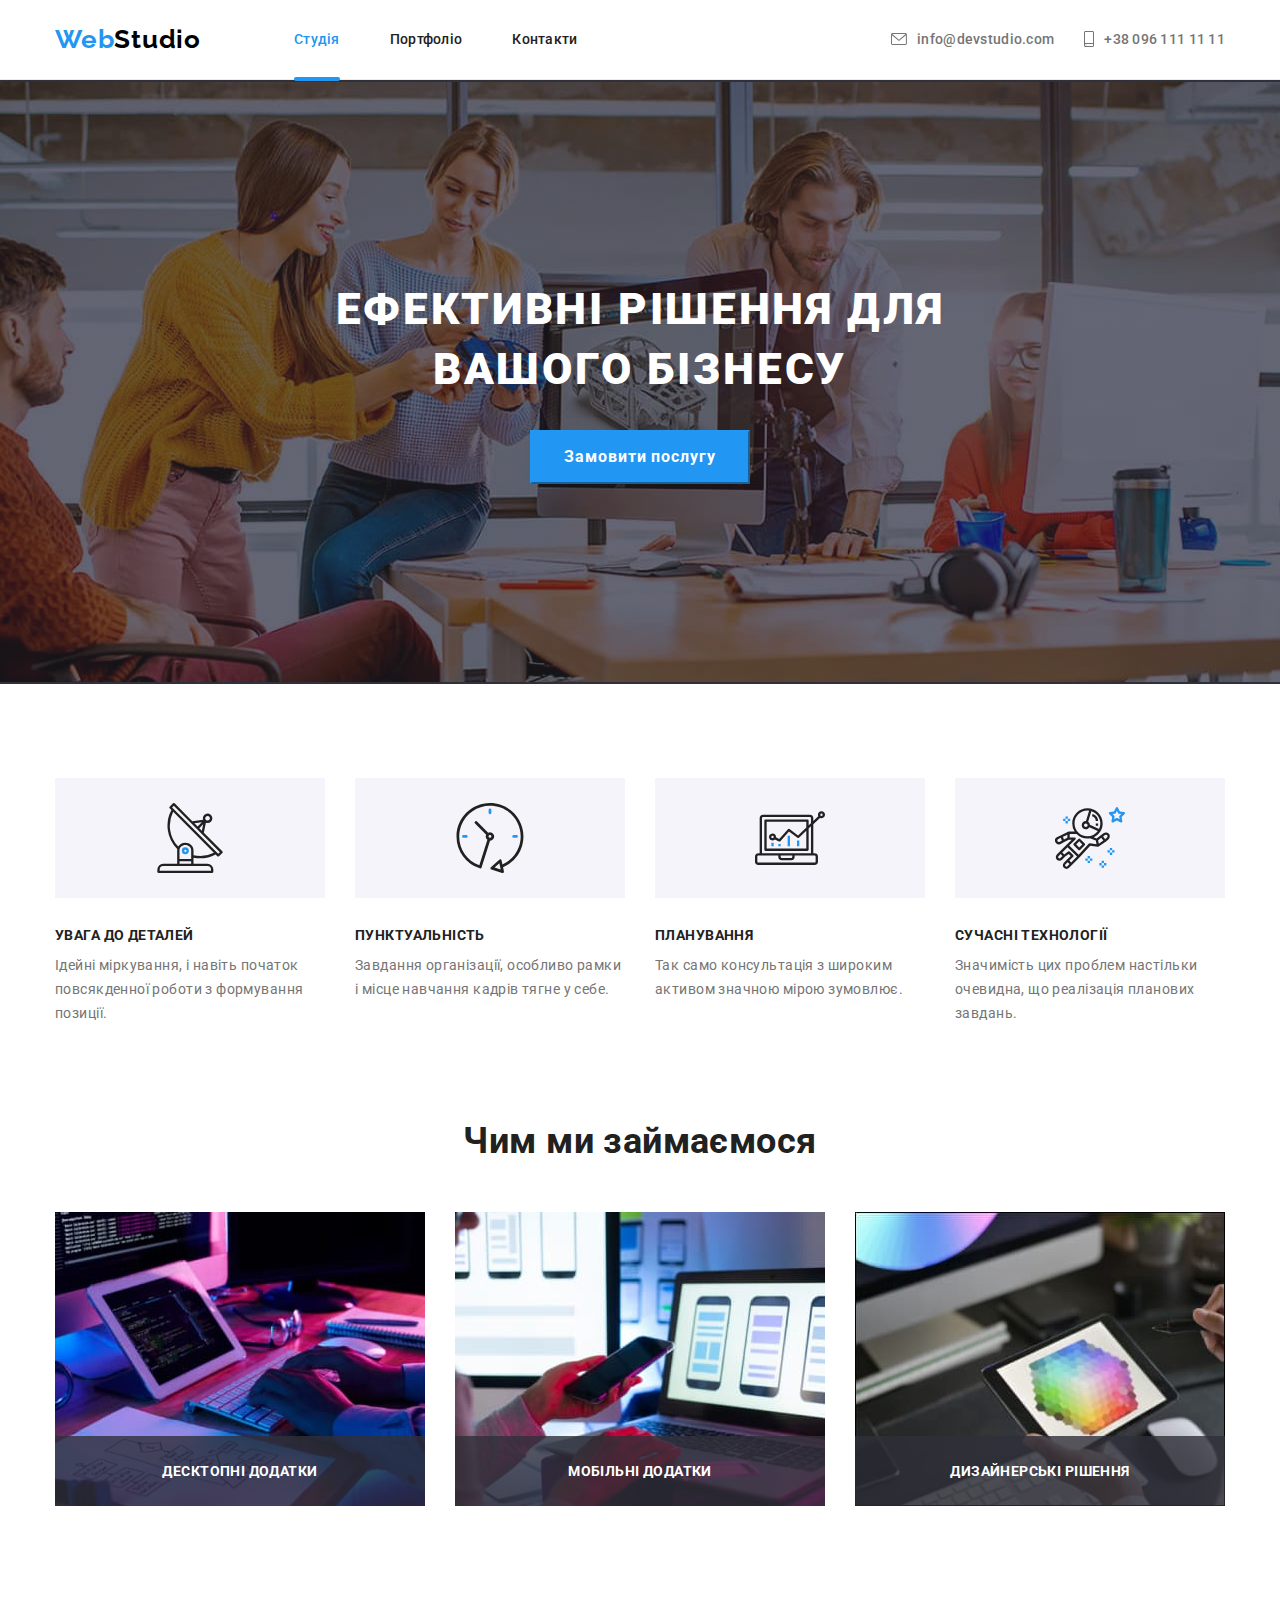
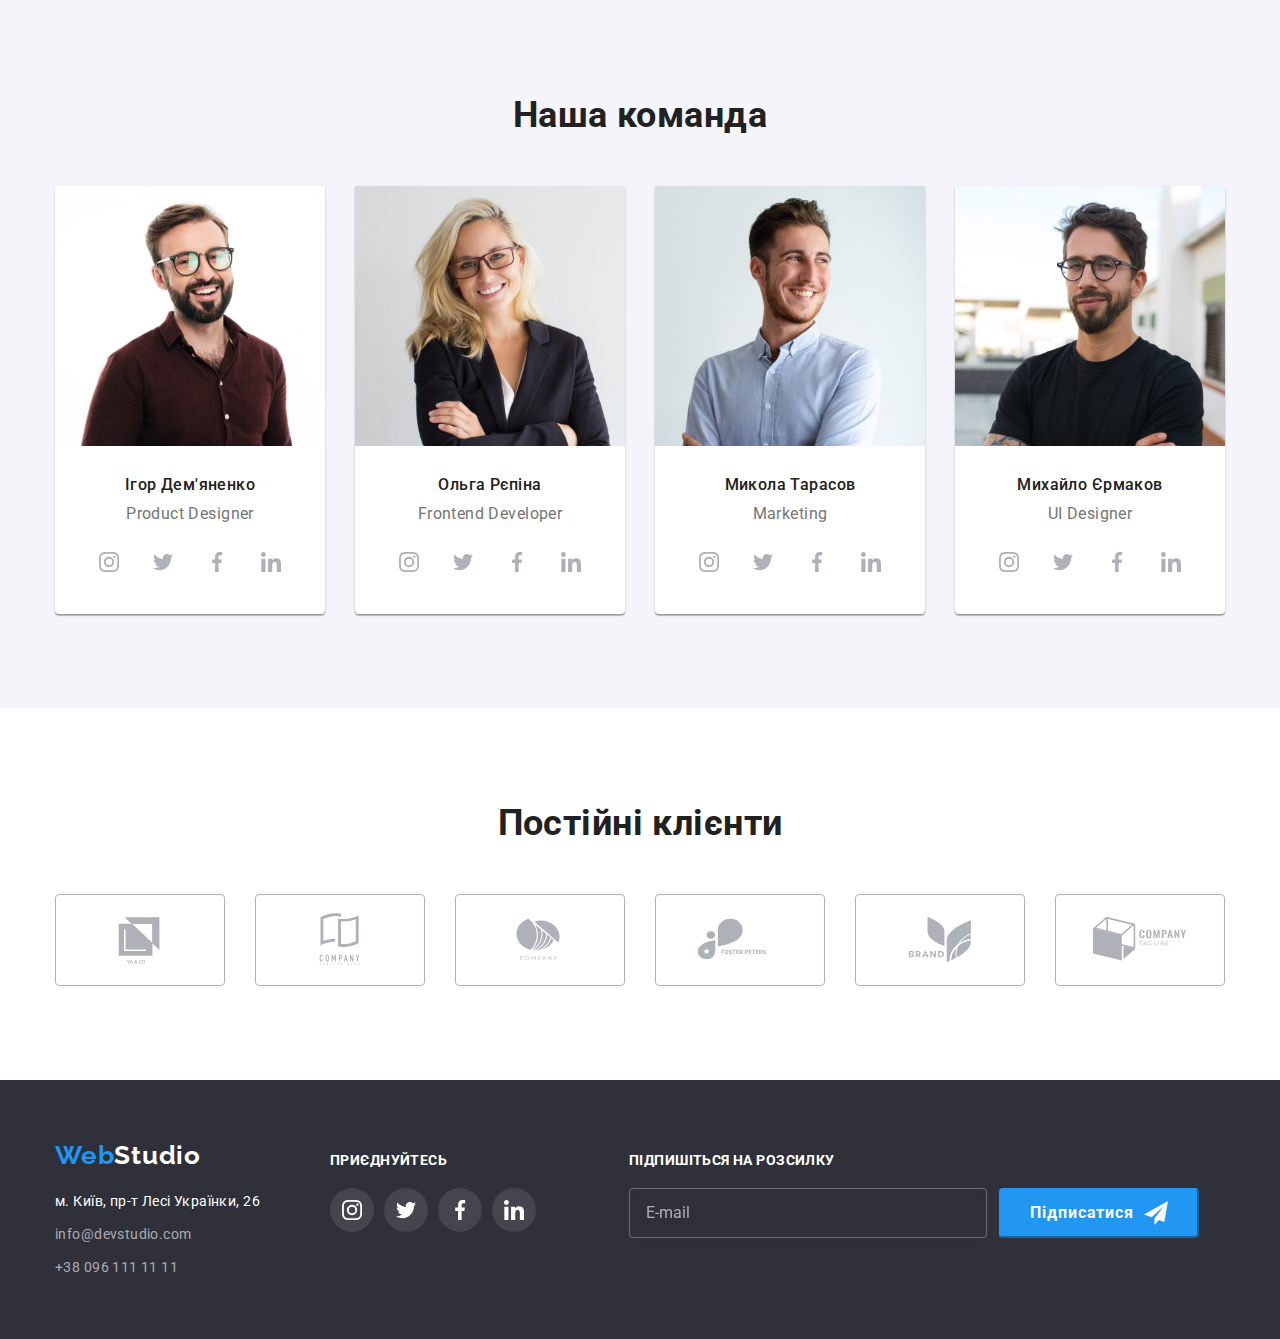
==== commit b133cf43: "correct mistakes" ====
--- a/index.html
+++ b/index.html
@@ -25,10 +25,16 @@
             ><span class="header__logo--end">Studio</span>
           </a>
 
-          <div class="header__mobmenu">
-            <svg class="mobmenu__open">
-              <use href="./images/icons.svg#icon-menu"></use>
-            </svg>
+          <div class="header__mobmenu js-open-menu">
+            <button
+              class="menu-toggle js-open-menu"
+              aria-expanded="false"
+              aria-controls="mobile-menu"
+            >
+              <svg class="mobmenu__open">
+                <use href="./images/icons.svg#icon-menu"></use>
+              </svg>
+            </button>
           </div>
 
           <ul class="header__pages">
@@ -168,19 +174,21 @@
           <h2 class="team__title">Наша команда</h2>
           <ul class="team__list">
             <li class="team__item">
-              <picture class="team__photo">
+              <picture>
                 <source
+                  class="team__photo"
                   srcset="./images/imgihor_mob.jpg"
                   media="(max-width: 767px)"
                 />
                 <source
+                  class="team__photo"
                   srcset="./images/imgihor_tab.jpg"
                   media="(max-width: 1199px)"
                 />
                 <img
+                  class="team__photo"
                   src="./images/imgihor.jpg"
                   alt="Ігор Дем'яненко"
-                  width="270"
                 />
               </picture>
 
@@ -232,19 +240,21 @@
               </div>
             </li>
             <li class="team__item">
-              <picture class="team__photo">
+              <picture>
                 <source
+                  class="team__photo"
                   srcset="./images/imgolha_mob.jpg"
                   media="(max-width: 767px)"
                 />
                 <source
+                  class="team__photo"
                   srcset="./images/imgolha_tab.jpg"
                   media="(max-width: 1199px)"
                 />
                 <img
+                  class="team__photo"
                   src="./images/imgolha.jpg"
                   alt="Ольга Рєпіна"
-                  width="270"
                 />
               </picture>
 
@@ -296,19 +306,21 @@
               </div>
             </li>
             <li class="team__item">
-              <picture class="team__photo">
+              <picture>
                 <source
+                  class="team__photo"
                   srcset="./images/imgmykola_mob.jpg"
                   media="(max-width: 767px)"
                 />
                 <source
+                  class="team__photo"
                   srcset="./images/imgmykola_tab.jpg"
                   media="(max-width: 1199px)"
                 />
                 <img
+                  class="team__photo"
                   src="./images/imgmykola.jpg"
                   alt="Микола Тарасов"
-                  width="270"
                 />
               </picture>
 
@@ -360,19 +372,21 @@
               </div>
             </li>
             <li class="team__item">
-              <picture class="team__photo">
+              <picture>
                 <source
+                  class="team__photo"
                   srcset="./images/imgmykhailo_mob.jpg"
                   media="(max-width: 767px)"
                 />
                 <source
+                  class="team__photo"
                   srcset="./images/imgmykhailo_tab.jpg"
                   media="(max-width: 1199px)"
                 />
                 <img
+                  class="team__photo"
                   src="./images/imgmykhailo.jpg"
                   alt="Михайло Єрмаков"
-                  width="270"
                 />
               </picture>
 
@@ -664,6 +678,74 @@
       </div>
     </div>
 
+    <div class="menu-container js-menu-container" id="mobile-menu">
+      <button class="menu-toggle js-close-menu">
+        <svg width="40" height="40">
+          <use href="./images/icons.svg#mobmenu-close"></use>
+        </svg>
+      </button>
+
+      <ul class="mobile__menu">
+        <li>
+          <a href="./index.html" class="mobile__link current">Студія</a>
+        </li>
+        <li>
+          <a href="./portfolio.html" class="mobile__link">Портфоліо</a>
+        </li>
+        <li>
+          <a href="./contacts.html" class="mobile__link">Контакти</a>
+        </li>
+      </ul>
+      <div class="mobile__wrap">
+        <ul class="mobile__contacts">
+          <li>
+            <a class="mobile__tel" href="tel:+380961111111">
+              +38 096 111 11 11
+            </a>
+          </li>
+          <li>
+            <a class="mobile__mail" href="mailto:info@devstudio.com">
+              info@devstudio.com
+            </a>
+          </li>
+        </ul>
+        <ul class="mobile__soc">
+          <li>
+            <a
+              class="mobile__soclink"
+              href="https://www.instagram.com/"
+              title="лінка на інсту"
+              >Instagram
+            </a>
+          </li>
+          <li>
+            <a
+              class="mobile__soclink"
+              href="https://twitter.com/?lang=uk"
+              title="лінка на твітер"
+              >Twitter
+            </a>
+          </li>
+          <li>
+            <a
+              class="mobile__soclink"
+              href="https://www.facebook.com/"
+              title="лінка на фейсбук"
+              >Facebook
+            </a>
+          </li>
+          <li>
+            <a
+              class="mobile__soclink"
+              href="https://www.linkedin.com/"
+              title="лінка на лінкедін"
+              >Linkedin
+            </a>
+          </li>
+        </ul>
+      </div>
+    </div>
+
     <script src="./js/modal.js"></script>
     <script src="./js/mobile-menu.js"></script>
   </body>
--- a/css/main.min.css
+++ b/css/main.min.css
@@ -1 +1 @@
-:root{--color-active: #2196F3;--primary-white-color: #ffffff;--main-text-color: #212121;--secondary-text-color: #757575;--tra: 250ms cubic-bezier(0.4, 0, 0.2, 1)}.visually-hidden{position:absolute;width:1px;height:1px;margin:-1px;border:0;padding:0;white-space:nowrap;-webkit-clip-path:inset(100%);clip-path:inset(100%);clip:rect(0 0 0 0);overflow:hidden}h1,h2,h3,h4,h5,h6,p{margin:0}ul{margin:0;padding-left:0}img{display:block}.is-hidden{opacity:0;visibility:hidden;pointer-events:none}body{font-family:"Roboto",sans-serif;font-weight:400;font-size:14px;letter-spacing:.03em;color:var(--main-text-color);background-color:var(--primary-white-color)}.mobmenu__open{display:flex;justify-content:center;align-items:center;width:40px;height:40px}@media screen and (min-width: 768px)and (max-width: 1199px){.main{margin:0 auto}}@media screen and (min-width: 1200px){.main{max-width:1600px;margin:0 auto}}@media screen and (min-width: 400px)and (max-width: 767px){.container{margin:0 auto;align-self:center}}@media screen and (min-width: 1200px){.container{width:1200px;margin:0 auto;padding-left:15px;padding-right:15px;align-self:center}}.header{border-bottom:1px solid #ececec}@media screen and (min-width: 400px)and (max-width: 767px){.header{margin:0;display:flex}}@media screen and (min-width: 768px)and (max-width: 1199px){.header{min-width:768px}}@media screen and (min-width: 1200px){.header{max-width:1600px;margin:0 auto;display:flex;padding-top:24px;padding-bottom:25px;border-bottom:1px solid #ececec}}@media screen and (min-width: 400px)and (max-width: 767px){.header__wrapper{display:flex;justify-content:space-between;width:100%}}@media screen and (min-width: 768px)and (max-width: 1199px){.header__wrapper{display:flex;justify-content:space-between;width:100%;padding-left:15px;padding-right:15px}}@media screen and (min-width: 1200px){.header__wrapper{display:flex;align-items:center}}@media screen and (min-width: 400px)and (max-width: 767px){.header__nav{display:flex;align-items:center;width:100%;justify-content:space-between;padding:10px}}@media screen and (min-width: 768px)and (max-width: 1199px){.header__nav{display:flex;align-items:center;width:100%}}@media screen and (min-width: 1200px){.header__nav{display:flex;align-items:center}}.header__logo{font-family:"Raleway",sans-serif;font-size:26px;font-weight:700;line-height:1.17;letter-spacing:.03em;text-decoration:none;transition:color var(--tra)}.header__logo--start{color:var(--color-active)}.header__logo--end{color:#000}@media screen and (min-width: 768px){.header__mobmenu{display:none}}@media screen and (min-width: 400px)and (max-width: 767px){.header__pages{display:none}}@media screen and (min-width: 768px)and (max-width: 1199px){.header__pages{display:flex;align-items:center;margin:0 auto;gap:50px;list-style-type:none;font-weight:500;line-height:1.17}}@media screen and (min-width: 1200px){.header__pages{display:flex;align-items:center;margin-left:93px;gap:50px;list-style-type:none;font-weight:500;line-height:1.17}}.header__sheet{display:block;text-decoration:none;color:var(--main-text-color);letter-spacing:.02em;transition:color var(--tra)}.header__sheet:hover,.header__sheet:focus{color:var(--color-active);fill:currentColor}.header__sheet--current{color:var(--color-active);text-decoration:none;letter-spacing:.02em;transition:color var(--tra);position:relative}.header__sheet--current::after{content:"";position:absolute;top:46px;left:0;width:100%;height:4px;border-radius:2px;background-color:currentColor}@media screen and (min-width: 400px)and (max-width: 767px){.header__contacts{display:none}}@media screen and (min-width: 768px)and (max-width: 1199px){.header__contacts{display:flex;flex-wrap:wrap;align-items:center;justify-content:left;gap:10px;list-style-type:none;font-weight:500;line-height:1.17;margin-top:21px;margin-bottom:21px}}@media screen and (min-width: 1200px){.header__contacts{display:flex;align-items:center;margin-left:auto;gap:30px;list-style-type:none;font-weight:500;line-height:1.17}}.header__mail,.header__tel{color:var(--secondary-text-color);display:flex;align-items:center;text-decoration:none;letter-spacing:.02em;transition:color var(--tra)}.header__mail:hover,.header__mail:focus,.header__tel:hover,.header__tel:focus{color:var(--color-active);fill:currentColor}.header__icomail{width:16px;height:12px;margin-right:10px;fill:currentColor}.header__icotel{width:10px;height:16px;margin-right:10px;fill:currentColor}.hero{background-color:#2f303a}@media screen and (min-width: 400px)and (max-width: 797px){.hero{padding:118px 60px;background-image:linear-gradient(rgba(47, 48, 58, 0.4), rgba(47, 48, 58, 0.4)),url(../../images/Headerimg_mob.jpg);background-repeat:no-repeat;background-position:center}}@media screen and (min-width: 768px)and (max-width: 1199px){.hero{padding:118px 204px;background-image:linear-gradient(rgba(47, 48, 58, 0.4), rgba(47, 48, 58, 0.4)),url(../../images/Headerimg_tab.jpg);background-repeat:no-repeat;background-position:center}}@media screen and (min-width: 1200px){.hero{max-width:1600px;margin:0 auto;background-color:#2f303a;padding-top:200px;padding-bottom:200px;background-image:linear-gradient(rgba(47, 48, 58, 0.4), rgba(47, 48, 58, 0.4)),url(../../images/main_Img.jpg);background-repeat:no-repeat;background-position:center}}@media screen and (min-width: 400px)and (max-width: 797px){.hero__title{font-size:26px;line-height:1.6;letter-spacing:.06em;font-weight:900;color:var(--primary-white-color);text-transform:uppercase;text-align:center;padding-bottom:30px;max-width:360px;margin:0 auto}}@media screen and (min-width: 768px)and (max-width: 1199px){.hero__title{font-size:26px;line-height:1.6;letter-spacing:.06em;font-weight:900;color:var(--primary-white-color);text-transform:uppercase;text-align:center;padding-bottom:30px;max-width:360px;margin:0 auto}}@media screen and (min-width: 1200px){.hero__title{font-size:44px;line-height:1.36;letter-spacing:.06em;font-weight:900;color:var(--primary-white-color);text-transform:uppercase;text-align:center;padding-bottom:30px;max-width:696px;margin:0 auto}}.hero__btn{font-size:16px;font-weight:700;line-height:1.88;color:var(--primary-white-color);letter-spacing:.06em;background-color:var(--color-active);border-color:var(--color-active);display:block;margin:0 auto;padding:10px 32px}@media screen and (min-width: 400px)and (max-width: 767px){.principles{padding:60px 15px}}@media screen and (min-width: 768px)and (max-width: 1199px){.principles{padding:60px 15px}}@media screen and (min-width: 1200px){.principles{padding-top:94px;padding-bottom:94px}}@media screen and (min-width: 400px)and (max-width: 767px){.principles__wrapper{list-style-type:none}}@media screen and (min-width: 768px)and (max-width: 1199px){.principles__wrapper{display:flex;flex-wrap:wrap;gap:30px;list-style-type:none}}@media screen and (min-width: 1200px){.principles__wrapper{display:flex;gap:30px;list-style-type:none}}@media screen and (min-width: 768px)and (max-width: 1199px){.principles__item{max-width:354px}}@media screen and (min-width: 400px)and (max-width: 767px){.principles__item:nth-child(n+2){margin-top:30px}}.principles__part{background-color:#f5f4fa}@media screen and (min-width: 400px)and (max-width: 767px){.principles__part{list-style-type:none;height:120px;display:flex;justify-content:center;align-items:center;margin-bottom:30px}}@media screen and (min-width: 768px)and (max-width: 1199px){.principles__part{list-style-type:none;height:120px;display:flex;justify-content:center;align-items:center}}@media screen and (min-width: 1200px){.principles__part{width:270px}}.principles__icon{height:70px;width:70px}.principles__title{font-size:14px;line-height:1.14}@media screen and (min-width: 400px)and (max-width: 767px){.principles__title{text-align:center;margin-top:60px}}@media screen and (min-width: 768px)and (max-width: 1199px){.principles__title{margin-top:30px}}.principles__description{color:var(--secondary-text-color);line-height:1.71;margin-top:10px}@media screen and (min-width: 400px)and (max-width: 1199px){.employments{display:none}}@media screen and (min-width: 1200px){.employments{padding-top:0;padding-bottom:94px}}.employments__title{font-size:36px;text-align:center;line-height:1.17;margin-bottom:50px}.employments__list{display:flex;gap:30px;list-style-type:none}.employments__skin{position:relative}.employments__label{position:absolute;bottom:0;left:0;width:100%;height:70px;display:flex;justify-content:center;align-items:center;background-color:rgba(47,48,58,.8)}.employments__text{text-transform:uppercase;font-weight:700;line-height:1.17;color:var(--primary-white-color)}.team{background-color:#f5f4fa}@media screen and (min-width: 400px)and (max-width: 767px){.team{padding:60px 15px}}@media screen and (min-width: 768px)and (max-width: 1199px){.team{padding:60px 15px}}@media screen and (min-width: 1200px){.team{padding-top:94px;padding-bottom:94px}}@media screen and (min-width: 400px)and (max-width: 767px){.team__title{min-width:400px;font-size:28px;text-align:center;line-height:1.17}}@media screen and (min-width: 768px)and (max-width: 1199px){.team__title{font-size:28px;text-align:center;line-height:1.17;font-weight:700;margin-bottom:30px}}@media screen and (min-width: 1200px){.team__title{font-size:36px;text-align:center;line-height:1.17;margin-bottom:50px}}.team__list{font-size:16px;line-height:1.17;list-style-type:none}@media screen and (min-width: 768px)and (max-width: 1199px){.team__list{display:flex;gap:30px;flex-wrap:wrap}}@media screen and (min-width: 1200px){.team__list{display:flex;gap:30px}}.team__item{background-color:var(--primary-white-color);box-shadow:0px 1px 3px rgba(0,0,0,.12),0px 1px 1px rgba(0,0,0,.14),0px 2px 1px rgba(0,0,0,.2);border-radius:0px 0px 4px 4px}@media screen and (min-width: 400px)and (max-width: 767px){.team__item{margin-top:30px}}@media screen and (min-width: 768px)and (max-width: 1199px){.team__item{width:354px}}@media screen and (min-width: 400px)and (max-width: 767px){.team__photo{display:block;min-width:400px;width:100%}}@media screen and (min-width: 1200px){.team__photo{width:270px}}.team__member{padding-top:30px;padding-bottom:30px}.team__name{font-size:16px;line-height:1.17;font-weight:500;margin-bottom:10px;text-align:center}.team__position{color:var(--secondary-text-color);text-align:center}.team__soc{display:flex;justify-content:center;margin-top:16px;gap:10px;list-style-type:none}.soc__item--grey{display:flex;width:44px;height:44px;justify-content:center;align-items:center;border-radius:50%;border:none;background-color:rgba(255,255,255,.1);transition:background-color var(--tra);transition:fill var(--tra);fill:#afb1b8}.soc__item--white{display:flex;width:44px;height:44px;justify-content:center;align-items:center;border-radius:50%;border:none;background-color:rgba(255,255,255,.1);transition:background-color var(--tra);fill:var(--primary-white-color)}.soc__item--white:hover,.soc__item--white:focus,.soc__item--grey:hover,.soc__item--grey:focus{background-color:var(--color-active);fill:var(--primary-white-color)}.soc__link{display:block;width:20px;height:20px}@media screen and (min-width: 400px){.clients{padding:60px 15px}}@media screen and (min-width: 1200px){.clients{padding-top:94px;padding-bottom:94px}}@media screen and (min-width: 400px)and (max-width: 767px){.clients__title{min-width:400px;font-size:28px;text-align:center;line-height:1.17}}@media screen and (min-width: 768px)and (max-width: 1199px){.clients__title{font-size:28px;text-align:center;line-height:1.17}}@media screen and (min-width: 1200px){.clients__title{font-size:36px;text-align:center;line-height:1.17;margin-bottom:50px}}.clients__list{display:flex;gap:30px;list-style-type:none}@media screen and (min-width: 400px)and (max-width: 1199px){.clients__list{flex-wrap:wrap;margin-top:30px}}.clients__item{display:flex;justify-content:center;align-items:center;height:92px;border:1px solid #afb1b8;border-radius:4px;fill:#afb1b8;transition:fill var(--tra),border-color var(--tra)}@media screen and (min-width: 400px){.clients__item{width:210px}}@media screen and (min-width: 768px)and (max-width: 1199px){.clients__item{width:226px}}@media screen and (min-width: 1200px){.clients__item{width:170px}}.clients__item:hover,.clients__item:focus{fill:var(--color-active);border-color:var(--color-active)}.clients__ico{width:106px;height:60px}.backdrop{position:fixed;top:0;width:100%;height:100%;background-color:rgba(0,0,0,.2);transition:opacity var(--tra),visibility var(--tra)}.backdrop.is-hidden .modal{transform:translate(-50%, -50%) scale(0);transition:transform var(--tra)}.modal{background-color:var(--primary-white-color);box-shadow:0px 1px 3px rgba(0,0,0,.12),0px 1px 1px rgba(0,0,0,.14),0px 2px 1px rgba(0,0,0,.2);border-radius:4px;position:absolute;top:50%;left:50%;transform:translate(-50%, -50%) scale(1);transition:transform var(--tra),visibility var(--tra);padding:40px}@media screen and (min-width: 400px)and (max-width: 1199px){.modal{width:450px;height:609px}}@media screen and (min-width: 1200px){.modal{width:528px;height:581px}}.modal__close--btn{position:absolute;right:8px;top:8px;display:flex;justify-content:center;align-items:center;width:30px;height:30px;border:1px solid rgba(0,0,0,.1);border-radius:50%;background-color:rgba(0,0,0,0);transition:fill var(--tra)}.modal__close--btn:hover{cursor:pointer;fill:var(--color-active)}.modal__close--icon{width:18px;height:18px}.modal__title{font-size:20px;font-weight:700;line-height:1.17;text-align:center;margin-bottom:12px}.modalform{color:var(--secondary-text-color)}.modalform__submit{cursor:pointer;font-family:inherit;font-size:16px;font-weight:700;line-height:1.88;color:var(--primary-white-color);letter-spacing:.06em;background-color:var(--color-active);border:none;border-radius:4px;display:block;width:200px;height:50px;margin:30px auto 0 auto;transition:background-color var(--tra)}.modalform__submit:hover,.modalform__submit:focus{background-color:#188ce8}.formfield:nth-child(-n+3){margin-bottom:10px}.formfield:nth-child(4){margin-bottom:20px}.formfield__name{display:block;font-size:12px;line-height:1.17;letter-spacing:.01em;margin-bottom:4px}.formfield__wrap{position:relative}.formfield__input{width:100%;height:40px;padding-left:42px;padding-top:12px;padding-bottom:12px;border:1px solid rgba(33,33,33,.2);border-radius:4px;outline:rgba(0,0,0,0);transition:border-color var(--tra),fill var(--tra)}.formfield__input:focus,.formfield__comment:focus,.formfield__input:hover,.formfield__comment:hover{border-color:var(--color-active);cursor:pointer}.formfield__input:focus+.formfield__icon,.formfield__input:hover+.formfield__icon{fill:var(--color-active)}.formfield__icon{display:block;position:absolute;left:12px;top:50%;transform:translateY(-50%)}.formfield__comment{font-size:12px;width:100%;height:120px;padding:12px 16px;border:1px solid rgba(33,33,33,.2);border-radius:4px;outline:rgba(0,0,0,0);resize:none;transition:border-color var(--tra)}.formfield__checktext{display:flex;justify-content:center;align-items:center;gap:8px}@media screen and (min-width: 400px)and (max-width: 1199px){.formfield__checktext{font-size:12px}}.formfield__checkdouble{width:16px;height:15px;border:2px solid var(--main-text-color);border-radius:2px;fill:var(--primary-white-color);display:flex;justify-content:center;align-items:center}.formfield__checkbox:checked+.formfield__checktext span{background-color:var(--color-active);border-color:var(--color-active);border-radius:2px}.formfield__link{color:var(--color-active)}.examples{padding-top:94px;padding-bottom:94px}.examples__list{display:flex;flex-wrap:wrap;gap:30px;margin-top:50px;list-style-type:none}.examples__item{width:370px;position:relative;transition:box-shadow var(--tra)}.examples__item:hover,.examples__item:focus{box-shadow:0px 1px 1px rgba(0,0,0,.12),0px 4px 4px rgba(0,0,0,.06),1px 4px 6px rgba(0,0,0,.16)}.examples__link{text-decoration:none}.examples__topwrap{position:relative;overflow:hidden}.examples__item:hover .examples__toptext{transform:translateY(0)}.examples__toptext{position:absolute;top:0;font-size:18px;line-height:1.56;padding:63px 24px;color:var(--primary-white-color);background-color:rgba(33,150,243,.9);height:100%;transform:translateY(100%);transition:transform var(--tra);overflow:auto}.examples__details--wrapper{border:1px solid #eee;border-top:none;padding:20px 24px}.examples__name{font-size:18px;color:var(--main-text-color);line-height:2;letter-spacing:.06em;margin-bottom:4px}.examples__description{font-size:16px;line-height:1.88;letter-spacing:.03em;color:var(--secondary-text-color)}.filter{display:flex;justify-content:center;gap:8px;list-style-type:none}.filter__btn{cursor:pointer;font-family:inherit;font-size:16px;font-weight:500;line-height:1.6;padding:6px 25px;border:none;border-radius:4px;border-color:#f5f4fa;background-color:#f5f4fa;transition:box-shadow var(--tra),background-color var(--tra),color var(--tra)}.filter__btn:hover,.filter__btn:focus{color:var(--primary-white-color);background-color:var(--color-active);box-shadow:0px 3px 1px rgba(0,0,0,.1),0px 1px 2px rgba(0,0,0,.08),0px 2px 2px rgba(0,0,0,.12)}@media screen and (min-width: 1200px){.footer{max-width:1600px;margin:0 auto;background-color:#2f303a;padding-top:60px;padding-bottom:60px}}.footer__contacts{background-color:#2f303a}@media screen and (min-width: 400px)and (max-width: 767px){.footer__contacts{padding:60px 15px}}@media screen and (min-width: 768px)and (max-width: 1199px){.footer__contacts{padding-top:60px;display:flex;flex-wrap:wrap}}@media screen and (min-width: 1200px){.footer__contacts{display:flex}}@media screen and (min-width: 400px)and (max-width: 767px){.footer__address{text-align:center}}@media screen and (min-width: 768px)and (max-width: 1199px){.footer__address{width:232px;text-align:center;margin:0 auto}}.footer__logo{font-family:"Raleway",sans-serif;font-size:26px;font-weight:700;line-height:1.17;letter-spacing:.03em;text-decoration:none;transition:color var(--tra)}.footer__logo--start{color:var(--color-active)}.footer__logo--end{color:var(--primary-white-color)}.footer__signup{color:var(--primary-white-color)}@media screen and (min-width: 400px)and (max-width: 767px){.footer__signup{margin:60px auto;text-align:center}}@media screen and (min-width: 768px)and (max-width: 1199px){.footer__signup{text-align:center;width:206px;margin:0 auto}}@media screen and (min-width: 1200px){.footer__signup{margin-left:70px;margin-top:12px}}.address{font-style:normal;line-height:1.7;margin-top:20px}.address__list{display:flex;flex-direction:column;list-style-type:none}@media screen and (min-width: 400px){.address__list{gap:8px}}@media screen and (min-width: 1200px){.address__list{gap:9px}}.address__map{color:var(--primary-white-color);text-decoration:none}.address__call{color:rgba(255,255,255,.6);text-decoration:none;transition:color var(--tra)}.address__call:hover,.address__call:focus{color:var(--color-active);fill:currentColor}.signup__title{font-weight:700;text-transform:uppercase;color:var(--primary-white-color)}.signup__soc{display:flex;justify-content:center;margin-top:20px;gap:10px;fill:currentColor;list-style-type:none}@media screen and (min-width: 400px)and (max-width: 767px){.subscribe{text-align:center}}@media screen and (min-width: 768px)and (max-width: 1199px){.subscribe{width:450px;margin:60px auto;text-align:center}}@media screen and (min-width: 1200px){.subscribe{margin-left:93px;margin-top:12px}}.subscribe__title{font-weight:700;text-transform:uppercase;color:var(--primary-white-color)}@media screen and (min-width: 400px)and (max-width: 767px){.subscribe__form{display:flex;justify-content:center;flex-direction:column;margin-top:20px}}@media screen and (min-width: 768px)and (max-width: 1199px){.subscribe__form{display:flex;justify-content:center;flex-direction:column;margin-top:20px}}@media screen and (min-width: 1200px){.subscribe__form{display:flex;gap:12px;margin-top:20px}}.subscribe__input{height:50px;border:1px solid rgba(255,255,255,.3);filter:drop-shadow(0px 4px 4px rgba(0, 0, 0, 0.15));border-radius:4px;background-color:rgba(0,0,0,0);color:rgba(255,255,255,.6);font-size:16px;line-height:1.25;padding-left:16px}@media screen and (min-width: 400px)and (max-width: 767px){.subscribe__input{width:100%}}@media screen and (min-width: 768px)and (max-width: 1199px){.subscribe__input{width:100%}}@media screen and (min-width: 1200px){.subscribe__input{width:358px}}.subscribe__input::-moz-placeholder{color:rgba(255,255,255,.6);font-size:16px;line-height:1.25}.subscribe__input:-ms-input-placeholder{color:rgba(255,255,255,.6);font-size:16px;line-height:1.25}.subscribe__input::placeholder{color:rgba(255,255,255,.6);font-size:16px;line-height:1.25}.subscribe__btn{cursor:pointer;font-family:inherit;font-size:16px;font-weight:700;line-height:1.88;color:var(--primary-white-color);letter-spacing:.06em;background-color:var(--color-active);border-color:var(--color-active);border-radius:4px;min-width:200px;height:50px;display:flex;justify-content:center;align-items:center;gap:10px}@media screen and (min-width: 400px)and (max-width: 767px){.subscribe__btn{margin-top:20px;margin-left:auto;margin-right:auto}}@media screen and (min-width: 768px)and (max-width: 1199px){.subscribe__btn{margin-top:20px;margin-left:auto;margin-right:auto}}.subscribe__icon{width:24px;height:24px}/*# sourceMappingURL=main.min.css.map */+:root{--color-active: #2196F3;--primary-white-color: #ffffff;--main-text-color: #212121;--secondary-text-color: #757575;--tra: 250ms cubic-bezier(0.4, 0, 0.2, 1)}.visually-hidden{position:absolute;width:1px;height:1px;margin:-1px;border:0;padding:0;white-space:nowrap;-webkit-clip-path:inset(100%);clip-path:inset(100%);clip:rect(0 0 0 0);overflow:hidden}h1,h2,h3,h4,h5,h6,p{margin:0}ul{margin:0;padding-left:0}img{display:block}.is-hidden{opacity:0;visibility:hidden;pointer-events:none}body{font-family:"Roboto",sans-serif;font-weight:400;font-size:14px;letter-spacing:.03em;color:var(--main-text-color);background-color:var(--primary-white-color)}.mobmenu__open{display:flex;justify-content:center;align-items:center;width:40px;height:40px}.menu{display:flex;padding:0;margin:0;list-style:none}@media(max-width: 767px){.menu{display:none}}.menu .link{padding:10px;color:inherit;text-decoration:none}.menu .link:hover,.menu .link:focus{text-decoration:underline}.menu-toggle{min-height:40px;min-width:40px;display:flex;align-items:center;justify-content:center;margin:0;padding:0;background-color:rgba(0,0,0,0);cursor:pointer;border:none;border-radius:50%;outline:none}@media(min-width: 768px){.menu-toggle{display:none}}.menu-toggle:hover,.menu-toggle:focus{background-color:rgba(0,0,0,.1);fill:#2196f3;cursor:pointer}.menu-container{position:fixed;top:0;left:0;width:100vw;height:100vh;padding:48px 83px 48px 40px;background-color:var(--primary-white-color);z-index:999;transform:translateX(100%);transition:transform 250ms ease-in-out;display:flex;flex-direction:column;justify-content:space-between}.menu-container.is-open{transform:translateX(0)}.menu-container .menu-toggle{position:absolute;top:16px;right:16px;color:#fff}.mobile__menu{padding:0;margin:0;list-style:none;display:flex;flex-direction:column;gap:32px}.mobile__contacts{list-style:none;display:flex;flex-direction:column;gap:32px}.mobile__mail,.mobile__tel{text-decoration:none}.mobile__tel{text-decoration:none;font-size:34px;font-weight:500;line-height:1.18;color:#2196f3;letter-spacing:.02em}.mobile__mail{font-size:24px;font-weight:500;letter-spacing:.03em;color:#757575;line-height:1.16}.mobile__soc{margin-top:64px;list-style:none;display:flex;gap:10px}.mobile__soclink{text-decoration:none}.mobile__soclink:nth-child(-n+3)::after{content:"";margin-left:10px;border:1px solid rgba(33,33,33,.2)}.mobile__link{display:block;color:#212121;text-decoration:none;font-size:40px;line-height:1.17;font-weight:500;letter-spacing:.02em}.mobile__menu .current{color:#2196f3}@media screen and (min-width: 768px)and (max-width: 1199px){.main{margin:0 auto}}@media screen and (min-width: 1200px){.main{max-width:1600px;margin:0 auto}}@media screen and (min-width: 320px)and (max-width: 767px){.container{margin:0 auto;align-self:center}}@media screen and (min-width: 1200px){.container{width:1200px;margin:0 auto;padding-left:15px;padding-right:15px;align-self:center}}.header{border-bottom:1px solid #ececec}@media screen and (min-width: 320px)and (max-width: 767px){.header{margin:0;display:flex}}@media screen and (min-width: 768px)and (max-width: 1199px){.header{min-width:768px}}@media screen and (min-width: 1200px){.header{max-width:1600px;margin:0 auto;display:flex;padding-top:24px;padding-bottom:25px;border-bottom:1px solid #ececec}}@media screen and (min-width: 320px)and (max-width: 767px){.header__wrapper{display:flex;justify-content:space-between;width:100%}}@media screen and (min-width: 768px)and (max-width: 1199px){.header__wrapper{display:flex;justify-content:space-between;width:100%;padding-left:15px;padding-right:15px}}@media screen and (min-width: 1200px){.header__wrapper{display:flex;align-items:center}}@media screen and (min-width: 320px)and (max-width: 767px){.header__nav{display:flex;align-items:center;width:100%;justify-content:space-between;padding:10px}}@media screen and (min-width: 768px)and (max-width: 1199px){.header__nav{display:flex;align-items:center;width:100%}}@media screen and (min-width: 1200px){.header__nav{display:flex;align-items:center}}.header__logo{font-family:"Raleway",sans-serif;font-size:26px;font-weight:700;line-height:1.17;letter-spacing:.03em;text-decoration:none;transition:color var(--tra)}.header__logo--start{color:var(--color-active)}.header__logo--end{color:#000}@media screen and (min-width: 768px){.header__mobmenu{display:none}}@media screen and (min-width: 320px)and (max-width: 767px){.header__pages{display:none}}@media screen and (min-width: 768px)and (max-width: 1199px){.header__pages{display:flex;align-items:center;margin:0 auto;gap:50px;list-style-type:none;font-weight:500;line-height:1.17}}@media screen and (min-width: 1200px){.header__pages{display:flex;align-items:center;margin-left:93px;gap:50px;list-style-type:none;font-weight:500;line-height:1.17}}.header__sheet{display:block;text-decoration:none;color:var(--main-text-color);letter-spacing:.02em;transition:color var(--tra)}.header__sheet:hover,.header__sheet:focus{color:var(--color-active);fill:currentColor}.header__sheet--current{color:var(--color-active);text-decoration:none;letter-spacing:.02em;transition:color var(--tra);position:relative}.header__sheet--current::after{content:"";position:absolute;top:46px;left:0;width:100%;height:4px;border-radius:2px;background-color:currentColor}@media screen and (min-width: 320px)and (max-width: 767px){.header__contacts{display:none}}@media screen and (min-width: 768px)and (max-width: 1199px){.header__contacts{display:flex;flex-wrap:wrap;align-items:center;justify-content:left;gap:10px;list-style-type:none;font-weight:500;line-height:1.17;margin-top:21px;margin-bottom:21px}}@media screen and (min-width: 1200px){.header__contacts{display:flex;align-items:center;margin-left:auto;gap:30px;list-style-type:none;font-weight:500;line-height:1.17}}.header__mail,.header__tel{color:var(--secondary-text-color);display:flex;align-items:center;text-decoration:none;letter-spacing:.02em;transition:color var(--tra)}@media screen and (min-width: 768px)and (max-width: 1199px){.header__mail,.header__tel{font-size:12px}}.header__mail:hover,.header__mail:focus,.header__tel:hover,.header__tel:focus{color:var(--color-active);fill:currentColor}.header__icomail{width:16px;height:12px;margin-right:10px;fill:currentColor}@media screen and (min-width: 768px)and (max-width: 1199px){.header__icomail{width:14px;height:10px}}.header__icotel{width:10px;height:16px;margin-right:10px;fill:currentColor}@media screen and (min-width: 768px)and (max-width: 1199px){.header__icotel{width:10px;height:14px}}.hero{background-color:#2f303a}@media screen and (min-width: 320px)and (max-width: 797px){.hero{padding:118px 60px;background-image:linear-gradient(rgba(47, 48, 58, 0.4), rgba(47, 48, 58, 0.4)),url(../images/Headerimg_mob.jpg);background-repeat:no-repeat;background-position:center}}@media screen and (min-width: 768px)and (max-width: 1199px){.hero{padding:118px 204px;background-image:linear-gradient(rgba(47, 48, 58, 0.4), rgba(47, 48, 58, 0.4)),url(../images/Headerimg_tab.jpg);background-repeat:no-repeat;background-position:center}}@media screen and (min-width: 1200px){.hero{max-width:1600px;margin:0 auto;background-color:#2f303a;padding-top:200px;padding-bottom:200px;background-image:linear-gradient(rgba(47, 48, 58, 0.4), rgba(47, 48, 58, 0.4)),url(../images/main_Img.jpg);background-repeat:no-repeat;background-position:center}}@media screen and (min-width: 320px)and (max-width: 797px){.hero__title{font-size:26px;line-height:1.6;letter-spacing:.06em;font-weight:900;color:var(--primary-white-color);text-transform:uppercase;text-align:center;padding-bottom:30px;max-width:360px;margin:0 auto}}@media screen and (min-width: 768px)and (max-width: 1199px){.hero__title{font-size:26px;line-height:1.6;letter-spacing:.06em;font-weight:900;color:var(--primary-white-color);text-transform:uppercase;text-align:center;padding-bottom:30px;max-width:360px;margin:0 auto}}@media screen and (min-width: 1200px){.hero__title{font-size:44px;line-height:1.36;letter-spacing:.06em;font-weight:900;color:var(--primary-white-color);text-transform:uppercase;text-align:center;padding-bottom:30px;max-width:696px;margin:0 auto}}.hero__btn{font-size:16px;font-weight:700;line-height:1.88;color:var(--primary-white-color);letter-spacing:.06em;background-color:var(--color-active);border-color:var(--color-active);display:block;margin:0 auto;padding:10px 32px}@media screen and (min-width: 320px)and (max-width: 767px){.principles{padding:60px 15px}}@media screen and (min-width: 768px)and (max-width: 1199px){.principles{padding:60px 15px}}@media screen and (min-width: 1200px){.principles{padding-top:94px;padding-bottom:94px}}@media screen and (min-width: 320px)and (max-width: 767px){.principles__wrapper{list-style-type:none}}@media screen and (min-width: 768px)and (max-width: 1199px){.principles__wrapper{display:flex;flex-wrap:wrap;gap:30px;list-style-type:none}}@media screen and (min-width: 1200px){.principles__wrapper{display:flex;gap:30px;list-style-type:none}}@media screen and (min-width: 768px)and (max-width: 1199px){.principles__item{max-width:354px}}@media screen and (min-width: 320px)and (max-width: 767px){.principles__item:nth-child(n+2){margin-top:30px}}.principles__part{background-color:#f5f4fa}@media screen and (min-width: 320px)and (max-width: 767px){.principles__part{list-style-type:none;height:120px;display:flex;justify-content:center;align-items:center;margin-bottom:30px}}@media screen and (min-width: 768px)and (max-width: 1199px){.principles__part{list-style-type:none;height:120px;display:flex;justify-content:center;align-items:center}}@media screen and (min-width: 1200px){.principles__part{height:120px;width:270px;display:flex;justify-content:center;align-items:center;margin-bottom:30px}}.principles__icon{height:70px;width:70px}.principles__title{font-size:14px;line-height:1.14}@media screen and (min-width: 320px)and (max-width: 767px){.principles__title{text-align:center;margin-top:60px}}@media screen and (min-width: 768px)and (max-width: 1199px){.principles__title{margin-top:30px}}.principles__description{color:var(--secondary-text-color);line-height:1.71;margin-top:10px}@media screen and (min-width: 320px)and (max-width: 1199px){.employments{display:none}}@media screen and (min-width: 1200px){.employments{padding-top:0;padding-bottom:94px}}.employments__title{font-size:36px;text-align:center;line-height:1.17;margin-bottom:50px}.employments__list{display:flex;gap:30px;list-style-type:none}.employments__skin{position:relative}.employments__label{position:absolute;bottom:0;left:0;width:100%;height:70px;display:flex;justify-content:center;align-items:center;background-color:rgba(47,48,58,.8)}.employments__text{text-transform:uppercase;font-weight:700;line-height:1.17;color:var(--primary-white-color)}.team{background-color:#f5f4fa}@media screen and (min-width: 320px)and (max-width: 767px){.team{padding:60px 15px}}@media screen and (min-width: 768px)and (max-width: 1199px){.team{padding:60px 15px}}@media screen and (min-width: 1200px){.team{padding-top:94px;padding-bottom:94px}}@media screen and (min-width: 320px)and (max-width: 767px){.team__title{font-size:28px;text-align:center;line-height:1.17}}@media screen and (min-width: 768px)and (max-width: 1199px){.team__title{font-size:28px;text-align:center;line-height:1.17;font-weight:700;margin-bottom:30px}}@media screen and (min-width: 1200px){.team__title{font-size:36px;text-align:center;line-height:1.17;margin-bottom:50px}}.team__list{font-size:16px;line-height:1.17;list-style-type:none}@media screen and (min-width: 768px)and (max-width: 1199px){.team__list{display:flex;gap:30px;flex-wrap:wrap}}@media screen and (min-width: 1200px){.team__list{display:flex;gap:30px}}.team__item{background-color:var(--primary-white-color);box-shadow:0px 1px 3px rgba(0,0,0,.12),0px 1px 1px rgba(0,0,0,.14),0px 2px 1px rgba(0,0,0,.2);border-radius:0px 0px 4px 4px}@media screen and (min-width: 320px)and (max-width: 767px){.team__item{margin-top:30px}}@media screen and (min-width: 768px)and (max-width: 1199px){.team__item{width:354px}}@media screen and (min-width: 320px)and (max-width: 767px){.team__photo{width:100%}}@media screen and (min-width: 1200px){.team__photo{width:270px}}.team__member{padding-top:30px;padding-bottom:30px}.team__name{font-size:16px;line-height:1.17;font-weight:500;margin-bottom:10px;text-align:center}.team__position{color:var(--secondary-text-color);text-align:center}.team__soc{display:flex;justify-content:center;margin-top:16px;gap:10px;list-style-type:none}.soc__item--grey{display:flex;width:44px;height:44px;justify-content:center;align-items:center;border-radius:50%;border:none;background-color:rgba(255,255,255,.1);transition:background-color var(--tra);transition:fill var(--tra);fill:#afb1b8}.soc__item--white{display:flex;width:44px;height:44px;justify-content:center;align-items:center;border-radius:50%;border:none;background-color:rgba(255,255,255,.1);transition:background-color var(--tra);fill:var(--primary-white-color)}.soc__item--white:hover,.soc__item--white:focus,.soc__item--grey:hover,.soc__item--grey:focus{background-color:var(--color-active);fill:var(--primary-white-color)}.soc__link{display:block;width:20px;height:20px}@media screen and (min-width: 320px){.clients{padding:60px 15px}}@media screen and (min-width: 1200px){.clients{padding-top:94px;padding-bottom:94px}}@media screen and (min-width: 320px)and (max-width: 767px){.clients__title{font-size:28px;text-align:center;line-height:1.17}}@media screen and (min-width: 768px)and (max-width: 1199px){.clients__title{font-size:28px;text-align:center;line-height:1.17}}@media screen and (min-width: 1200px){.clients__title{font-size:36px;text-align:center;line-height:1.17;margin-bottom:50px}}.clients__list{display:flex;gap:30px;list-style-type:none}@media screen and (min-width: 320px)and (max-width: 1199px){.clients__list{flex-wrap:wrap;margin-top:30px}}.clients__item{display:flex;justify-content:center;align-items:center;height:92px;border:1px solid #afb1b8;border-radius:4px;fill:#afb1b8;transition:fill var(--tra),border-color var(--tra)}@media screen and (min-width: 320px){.clients__item{width:210px}}@media screen and (min-width: 768px)and (max-width: 1199px){.clients__item{width:226px}}@media screen and (min-width: 1200px){.clients__item{width:170px}}.clients__item:hover,.clients__item:focus{fill:var(--color-active);border-color:var(--color-active)}.clients__ico{width:106px;height:60px}.backdrop{position:fixed;top:0;width:100%;height:100%;background-color:rgba(0,0,0,.2);transition:opacity var(--tra),visibility var(--tra);overflow-y:scroll}.backdrop.is-hidden .modal{transform:translate(-50%, -50%) scale(0);transition:transform var(--tra)}.modal{background-color:var(--primary-white-color);box-shadow:0px 1px 3px rgba(0,0,0,.12),0px 1px 1px rgba(0,0,0,.14),0px 2px 1px rgba(0,0,0,.2);border-radius:4px;position:absolute;top:50%;left:50%;transform:translate(-50%, -50%) scale(1);transition:transform var(--tra),visibility var(--tra);padding:40px}@media screen and (min-width: 320px)and (max-width: 1199px){.modal{width:450px;height:609px}}@media screen and (min-width: 1200px){.modal{width:528px;height:581px}}.modal__close--btn{position:absolute;right:8px;top:8px;display:flex;justify-content:center;align-items:center;width:30px;height:30px;border:1px solid rgba(0,0,0,.1);border-radius:50%;background-color:rgba(0,0,0,0);transition:fill var(--tra)}.modal__close--btn:hover{cursor:pointer;fill:var(--color-active)}.modal__close--icon{width:18px;height:18px}.modal__title{font-size:20px;font-weight:700;line-height:1.17;text-align:center;margin-bottom:12px}.modalform{color:var(--secondary-text-color)}.modalform__submit{cursor:pointer;font-family:inherit;font-size:16px;font-weight:700;line-height:1.88;color:var(--primary-white-color);letter-spacing:.06em;background-color:var(--color-active);border:none;border-radius:4px;display:block;width:200px;height:50px;margin:30px auto 0 auto;transition:background-color var(--tra)}.modalform__submit:hover,.modalform__submit:focus{background-color:#188ce8}.formfield:nth-child(-n+3){margin-bottom:10px}.formfield:nth-child(4){margin-bottom:20px}.formfield__name{display:block;font-size:12px;line-height:1.17;letter-spacing:.01em;margin-bottom:4px}.formfield__wrap{position:relative}.formfield__input{width:100%;height:40px;padding-left:42px;padding-top:12px;padding-bottom:12px;border:1px solid rgba(33,33,33,.2);border-radius:4px;outline:rgba(0,0,0,0);transition:border-color var(--tra),fill var(--tra)}.formfield__input:focus,.formfield__comment:focus,.formfield__input:hover,.formfield__comment:hover{border-color:var(--color-active);cursor:pointer}.formfield__input:focus+.formfield__icon,.formfield__input:hover+.formfield__icon{fill:var(--color-active)}.formfield__icon{display:block;position:absolute;left:12px;top:50%;transform:translateY(-50%)}.formfield__comment{font-size:12px;width:100%;height:120px;padding:12px 16px;border:1px solid rgba(33,33,33,.2);border-radius:4px;outline:rgba(0,0,0,0);resize:none;transition:border-color var(--tra)}.formfield__checktext{display:flex;justify-content:center;align-items:center;gap:8px}@media screen and (min-width: 320px)and (max-width: 1199px){.formfield__checktext{font-size:12px}}.formfield__checkdouble{width:16px;height:15px;border:2px solid var(--main-text-color);border-radius:2px;fill:var(--primary-white-color);display:flex;justify-content:center;align-items:center}.formfield__checkbox:checked+.formfield__checktext span{background-color:var(--color-active);border-color:var(--color-active);border-radius:2px}.formfield__link{color:var(--color-active)}.examples{padding-top:94px;padding-bottom:94px}.examples__list{display:flex;flex-wrap:wrap;gap:30px;margin-top:50px;list-style-type:none}.examples__item{width:370px;position:relative;transition:box-shadow var(--tra)}.examples__item:hover,.examples__item:focus{box-shadow:0px 1px 1px rgba(0,0,0,.12),0px 4px 4px rgba(0,0,0,.06),1px 4px 6px rgba(0,0,0,.16)}.examples__link{text-decoration:none}.examples__topwrap{position:relative;overflow:hidden}.examples__item:hover .examples__toptext{transform:translateY(0)}.examples__toptext{position:absolute;top:0;font-size:18px;line-height:1.56;padding:63px 24px;color:var(--primary-white-color);background-color:rgba(33,150,243,.9);height:100%;transform:translateY(100%);transition:transform var(--tra);overflow:auto}.examples__details--wrapper{border:1px solid #eee;border-top:none;padding:20px 24px}.examples__name{font-size:18px;color:var(--main-text-color);line-height:2;letter-spacing:.06em;margin-bottom:4px}.examples__description{font-size:16px;line-height:1.88;letter-spacing:.03em;color:var(--secondary-text-color)}.filter{display:flex;justify-content:center;gap:8px;list-style-type:none}.filter__btn{cursor:pointer;font-family:inherit;font-size:16px;font-weight:500;line-height:1.6;padding:6px 25px;border:none;border-radius:4px;border-color:#f5f4fa;background-color:#f5f4fa;transition:box-shadow var(--tra),background-color var(--tra),color var(--tra)}.filter__btn:hover,.filter__btn:focus{color:var(--primary-white-color);background-color:var(--color-active);box-shadow:0px 3px 1px rgba(0,0,0,.1),0px 1px 2px rgba(0,0,0,.08),0px 2px 2px rgba(0,0,0,.12)}@media screen and (min-width: 1200px){.footer{max-width:1600px;margin:0 auto;background-color:#2f303a;padding-top:60px;padding-bottom:60px}}.footer__contacts{background-color:#2f303a}@media screen and (min-width: 320px)and (max-width: 767px){.footer__contacts{padding:60px 15px}}@media screen and (min-width: 768px)and (max-width: 1199px){.footer__contacts{padding-top:60px;display:flex;flex-wrap:wrap}}@media screen and (min-width: 1200px){.footer__contacts{display:flex}}@media screen and (min-width: 320px)and (max-width: 767px){.footer__address{text-align:center}}@media screen and (min-width: 768px)and (max-width: 1199px){.footer__address{width:232px;text-align:center;margin:0 auto}}.footer__logo{font-family:"Raleway",sans-serif;font-size:26px;font-weight:700;line-height:1.17;letter-spacing:.03em;text-decoration:none;transition:color var(--tra)}.footer__logo--start{color:var(--color-active)}.footer__logo--end{color:var(--primary-white-color)}.footer__signup{color:var(--primary-white-color)}@media screen and (min-width: 320px)and (max-width: 767px){.footer__signup{margin:60px auto;text-align:center}}@media screen and (min-width: 768px)and (max-width: 1199px){.footer__signup{text-align:center;width:206px;margin:0 auto}}@media screen and (min-width: 1200px){.footer__signup{margin-left:70px;margin-top:12px}}.address{font-style:normal;line-height:1.7;margin-top:20px}.address__list{display:flex;flex-direction:column;list-style-type:none}@media screen and (min-width: 320px){.address__list{gap:8px}}@media screen and (min-width: 1200px){.address__list{gap:9px}}.address__map{color:var(--primary-white-color);text-decoration:none}.address__call{color:rgba(255,255,255,.6);text-decoration:none;transition:color var(--tra)}.address__call:hover,.address__call:focus{color:var(--color-active);fill:currentColor}.signup__title{font-weight:700;text-transform:uppercase;color:var(--primary-white-color)}.signup__soc{display:flex;justify-content:center;margin-top:20px;gap:10px;fill:currentColor;list-style-type:none}@media screen and (min-width: 320px)and (max-width: 767px){.subscribe{text-align:center}}@media screen and (min-width: 768px)and (max-width: 1199px){.subscribe{width:450px;margin:60px auto;text-align:center}}@media screen and (min-width: 1200px){.subscribe{margin-left:93px;margin-top:12px}}.subscribe__title{font-weight:700;text-transform:uppercase;color:var(--primary-white-color)}@media screen and (min-width: 320px)and (max-width: 767px){.subscribe__form{display:flex;justify-content:center;flex-direction:column;margin-top:20px}}@media screen and (min-width: 768px)and (max-width: 1199px){.subscribe__form{display:flex;justify-content:center;flex-direction:column;margin-top:20px}}@media screen and (min-width: 1200px){.subscribe__form{display:flex;gap:12px;margin-top:20px}}.subscribe__input{height:50px;border:1px solid rgba(255,255,255,.3);filter:drop-shadow(0px 4px 4px rgba(0, 0, 0, 0.15));border-radius:4px;background-color:rgba(0,0,0,0);color:rgba(255,255,255,.6);font-size:16px;line-height:1.25;padding-left:16px}@media screen and (min-width: 320px)and (max-width: 767px){.subscribe__input{width:100%}}@media screen and (min-width: 768px)and (max-width: 1199px){.subscribe__input{width:100%}}@media screen and (min-width: 1200px){.subscribe__input{width:358px}}.subscribe__input::-moz-placeholder{color:rgba(255,255,255,.6);font-size:16px;line-height:1.25}.subscribe__input:-ms-input-placeholder{color:rgba(255,255,255,.6);font-size:16px;line-height:1.25}.subscribe__input::placeholder{color:rgba(255,255,255,.6);font-size:16px;line-height:1.25}.subscribe__btn{cursor:pointer;font-family:inherit;font-size:16px;font-weight:700;line-height:1.88;color:var(--primary-white-color);letter-spacing:.06em;background-color:var(--color-active);border-color:var(--color-active);border-radius:4px;min-width:200px;height:50px;display:flex;justify-content:center;align-items:center;gap:10px}@media screen and (min-width: 320px)and (max-width: 767px){.subscribe__btn{margin-top:20px;margin-left:auto;margin-right:auto}}@media screen and (min-width: 768px)and (max-width: 1199px){.subscribe__btn{margin-top:20px;margin-left:auto;margin-right:auto}}.subscribe__icon{width:24px;height:24px}/*# sourceMappingURL=main.min.css.map */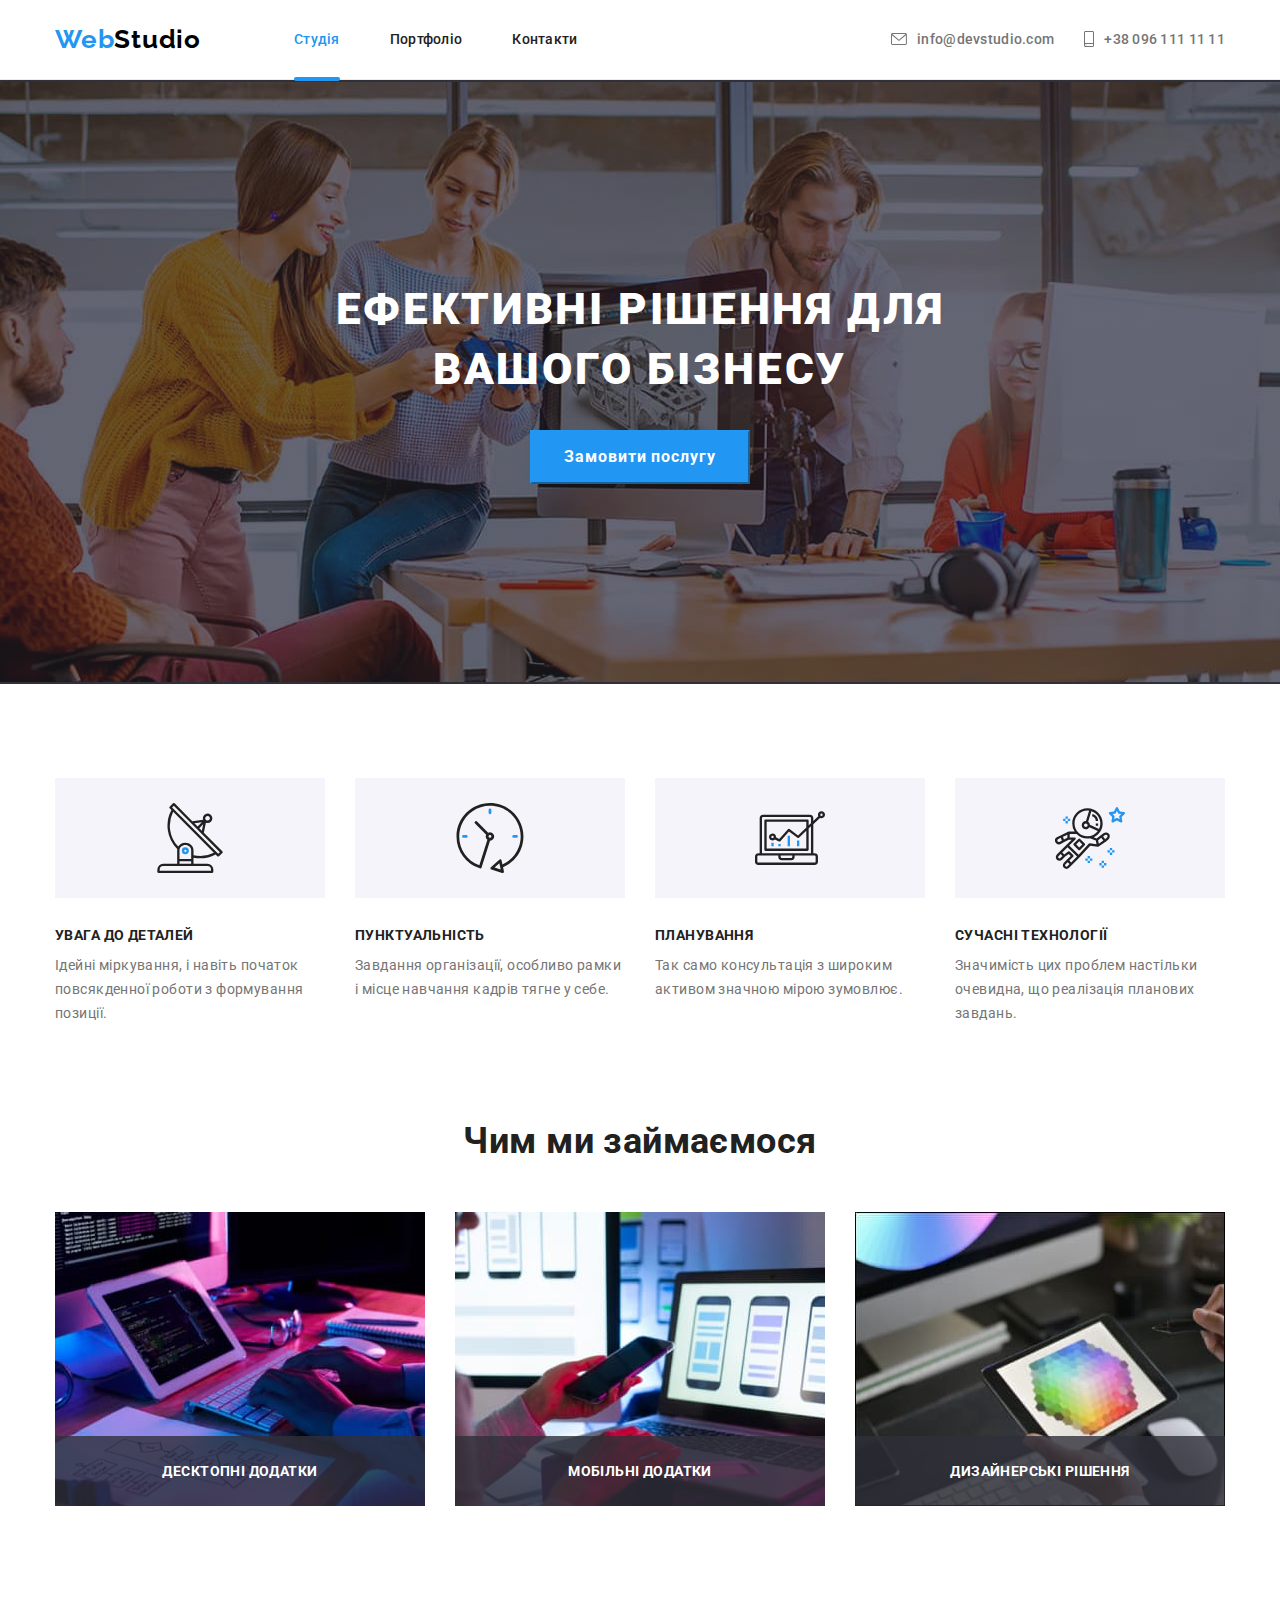
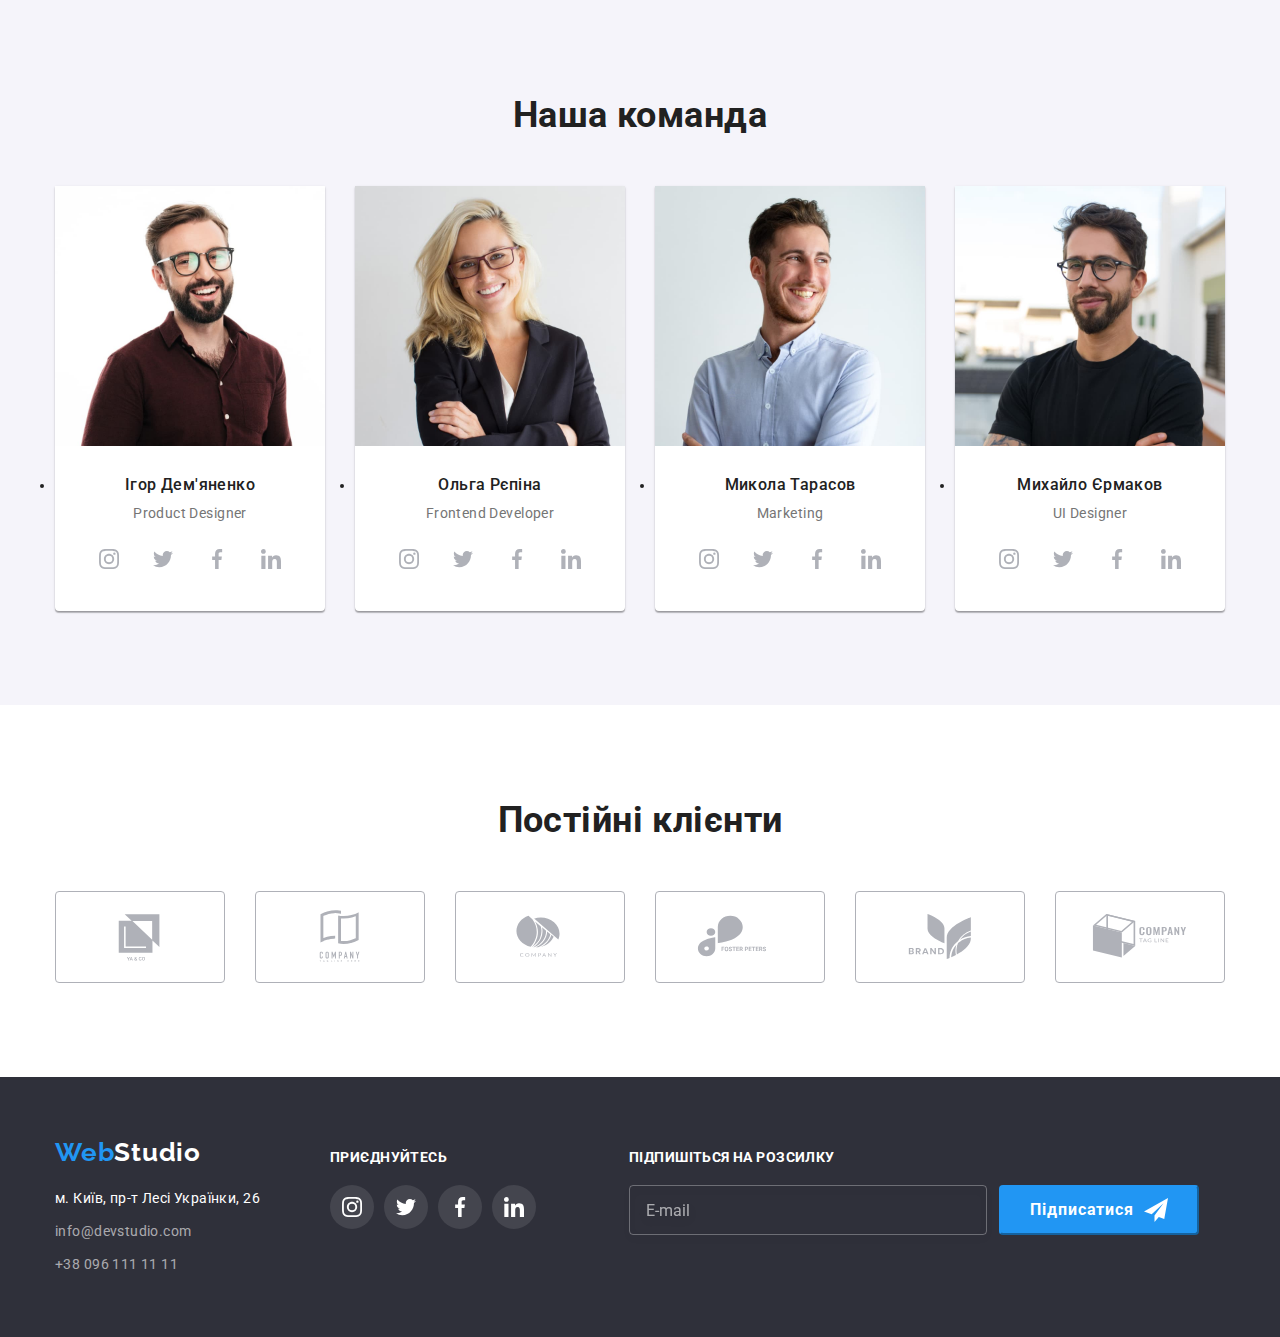
==== commit 306e1a80: "corrections" ====
--- a/index.html
+++ b/index.html
@@ -445,42 +445,42 @@
         <div class="container">
           <h2 class="clients__title">Постійні клієнти</h2>
           <ul class="clients__list">
-            <li>
+            <li class="clients__part">
               <a class="clients__item" href="#" title="клієнт номер 1">
                 <svg class="clients__ico">
                   <use href="./images/icons.svg#group1"></use>
                 </svg>
               </a>
             </li>
-            <li>
+            <li class="clients__part">
               <a class="clients__item" href="#" title="клієнт номер 2">
                 <svg class="clients__ico">
                   <use href="./images/icons.svg#group2"></use>
                 </svg>
               </a>
             </li>
-            <li>
+            <li class="clients__part">
               <a class="clients__item" href="#" title="клієнт номер 3">
                 <svg class="clients__ico">
                   <use href="./images/icons.svg#group3"></use>
                 </svg>
               </a>
             </li>
-            <li>
+            <li class="clients__part">
               <a class="clients__item" href="#" title="клієнт номер 4">
                 <svg class="clients__ico">
                   <use href="./images/icons.svg#group4"></use>
                 </svg>
               </a>
             </li>
-            <li>
+            <li class="clients__part">
               <a class="clients__item" href="#" title="клієнт номер 5">
                 <svg class="clients__ico">
                   <use href="./images/icons.svg#group5"></use>
                 </svg>
               </a>
             </li>
-            <li>
+            <li class="clients__part">
               <a class="clients__item" href="#" title="клієнт номер 6">
                 <svg class="clients__ico">
                   <use href="./images/icons.svg#group6"></use>
--- a/css/main.min.css
+++ b/css/main.min.css
@@ -1 +1 @@
-:root{--color-active: #2196F3;--primary-white-color: #ffffff;--main-text-color: #212121;--secondary-text-color: #757575;--tra: 250ms cubic-bezier(0.4, 0, 0.2, 1)}.visually-hidden{position:absolute;width:1px;height:1px;margin:-1px;border:0;padding:0;white-space:nowrap;-webkit-clip-path:inset(100%);clip-path:inset(100%);clip:rect(0 0 0 0);overflow:hidden}h1,h2,h3,h4,h5,h6,p{margin:0}ul{margin:0;padding-left:0}img{display:block}.is-hidden{opacity:0;visibility:hidden;pointer-events:none}body{font-family:"Roboto",sans-serif;font-weight:400;font-size:14px;letter-spacing:.03em;color:var(--main-text-color);background-color:var(--primary-white-color)}.mobmenu__open{display:flex;justify-content:center;align-items:center;width:40px;height:40px}.menu{display:flex;padding:0;margin:0;list-style:none}@media(max-width: 767px){.menu{display:none}}.menu .link{padding:10px;color:inherit;text-decoration:none}.menu .link:hover,.menu .link:focus{text-decoration:underline}.menu-toggle{min-height:40px;min-width:40px;display:flex;align-items:center;justify-content:center;margin:0;padding:0;background-color:rgba(0,0,0,0);cursor:pointer;border:none;border-radius:50%;outline:none}@media(min-width: 768px){.menu-toggle{display:none}}.menu-toggle:hover,.menu-toggle:focus{background-color:rgba(0,0,0,.1);fill:#2196f3;cursor:pointer}.menu-container{position:fixed;top:0;left:0;width:100vw;height:100vh;padding:48px 83px 48px 40px;background-color:var(--primary-white-color);z-index:999;transform:translateX(100%);transition:transform 250ms ease-in-out;display:flex;flex-direction:column;justify-content:space-between}.menu-container.is-open{transform:translateX(0)}.menu-container .menu-toggle{position:absolute;top:16px;right:16px;color:#fff}.mobile__menu{padding:0;margin:0;list-style:none;display:flex;flex-direction:column;gap:32px}.mobile__contacts{list-style:none;display:flex;flex-direction:column;gap:32px}.mobile__mail,.mobile__tel{text-decoration:none}.mobile__tel{text-decoration:none;font-size:34px;font-weight:500;line-height:1.18;color:#2196f3;letter-spacing:.02em}.mobile__mail{font-size:24px;font-weight:500;letter-spacing:.03em;color:#757575;line-height:1.16}.mobile__soc{margin-top:64px;list-style:none;display:flex;gap:10px}.mobile__soclink{text-decoration:none}.mobile__soclink:nth-child(-n+3)::after{content:"";margin-left:10px;border:1px solid rgba(33,33,33,.2)}.mobile__link{display:block;color:#212121;text-decoration:none;font-size:40px;line-height:1.17;font-weight:500;letter-spacing:.02em}.mobile__menu .current{color:#2196f3}@media screen and (min-width: 768px)and (max-width: 1199px){.main{margin:0 auto}}@media screen and (min-width: 1200px){.main{max-width:1600px;margin:0 auto}}@media screen and (min-width: 320px)and (max-width: 767px){.container{margin:0 auto;align-self:center}}@media screen and (min-width: 1200px){.container{width:1200px;margin:0 auto;padding-left:15px;padding-right:15px;align-self:center}}.header{border-bottom:1px solid #ececec}@media screen and (min-width: 320px)and (max-width: 767px){.header{margin:0;display:flex}}@media screen and (min-width: 768px)and (max-width: 1199px){.header{min-width:768px}}@media screen and (min-width: 1200px){.header{max-width:1600px;margin:0 auto;display:flex;padding-top:24px;padding-bottom:25px;border-bottom:1px solid #ececec}}@media screen and (min-width: 320px)and (max-width: 767px){.header__wrapper{display:flex;justify-content:space-between;width:100%}}@media screen and (min-width: 768px)and (max-width: 1199px){.header__wrapper{display:flex;justify-content:space-between;width:100%;padding-left:15px;padding-right:15px}}@media screen and (min-width: 1200px){.header__wrapper{display:flex;align-items:center}}@media screen and (min-width: 320px)and (max-width: 767px){.header__nav{display:flex;align-items:center;width:100%;justify-content:space-between;padding:10px}}@media screen and (min-width: 768px)and (max-width: 1199px){.header__nav{display:flex;align-items:center;width:100%}}@media screen and (min-width: 1200px){.header__nav{display:flex;align-items:center}}.header__logo{font-family:"Raleway",sans-serif;font-size:26px;font-weight:700;line-height:1.17;letter-spacing:.03em;text-decoration:none;transition:color var(--tra)}.header__logo--start{color:var(--color-active)}.header__logo--end{color:#000}@media screen and (min-width: 768px){.header__mobmenu{display:none}}@media screen and (min-width: 320px)and (max-width: 767px){.header__pages{display:none}}@media screen and (min-width: 768px)and (max-width: 1199px){.header__pages{display:flex;align-items:center;margin:0 auto;gap:50px;list-style-type:none;font-weight:500;line-height:1.17}}@media screen and (min-width: 1200px){.header__pages{display:flex;align-items:center;margin-left:93px;gap:50px;list-style-type:none;font-weight:500;line-height:1.17}}.header__sheet{display:block;text-decoration:none;color:var(--main-text-color);letter-spacing:.02em;transition:color var(--tra)}.header__sheet:hover,.header__sheet:focus{color:var(--color-active);fill:currentColor}.header__sheet--current{color:var(--color-active);text-decoration:none;letter-spacing:.02em;transition:color var(--tra);position:relative}.header__sheet--current::after{content:"";position:absolute;top:46px;left:0;width:100%;height:4px;border-radius:2px;background-color:currentColor}@media screen and (min-width: 320px)and (max-width: 767px){.header__contacts{display:none}}@media screen and (min-width: 768px)and (max-width: 1199px){.header__contacts{display:flex;flex-wrap:wrap;align-items:center;justify-content:left;gap:10px;list-style-type:none;font-weight:500;line-height:1.17;margin-top:21px;margin-bottom:21px}}@media screen and (min-width: 1200px){.header__contacts{display:flex;align-items:center;margin-left:auto;gap:30px;list-style-type:none;font-weight:500;line-height:1.17}}.header__mail,.header__tel{color:var(--secondary-text-color);display:flex;align-items:center;text-decoration:none;letter-spacing:.02em;transition:color var(--tra)}@media screen and (min-width: 768px)and (max-width: 1199px){.header__mail,.header__tel{font-size:12px}}.header__mail:hover,.header__mail:focus,.header__tel:hover,.header__tel:focus{color:var(--color-active);fill:currentColor}.header__icomail{width:16px;height:12px;margin-right:10px;fill:currentColor}@media screen and (min-width: 768px)and (max-width: 1199px){.header__icomail{width:14px;height:10px}}.header__icotel{width:10px;height:16px;margin-right:10px;fill:currentColor}@media screen and (min-width: 768px)and (max-width: 1199px){.header__icotel{width:10px;height:14px}}.hero{background-color:#2f303a}@media screen and (min-width: 320px)and (max-width: 797px){.hero{padding:118px 60px;background-image:linear-gradient(rgba(47, 48, 58, 0.4), rgba(47, 48, 58, 0.4)),url(../images/Headerimg_mob.jpg);background-repeat:no-repeat;background-position:center}}@media screen and (min-width: 768px)and (max-width: 1199px){.hero{padding:118px 204px;background-image:linear-gradient(rgba(47, 48, 58, 0.4), rgba(47, 48, 58, 0.4)),url(../images/Headerimg_tab.jpg);background-repeat:no-repeat;background-position:center}}@media screen and (min-width: 1200px){.hero{max-width:1600px;margin:0 auto;background-color:#2f303a;padding-top:200px;padding-bottom:200px;background-image:linear-gradient(rgba(47, 48, 58, 0.4), rgba(47, 48, 58, 0.4)),url(../images/main_Img.jpg);background-repeat:no-repeat;background-position:center}}@media screen and (min-width: 320px)and (max-width: 797px){.hero__title{font-size:26px;line-height:1.6;letter-spacing:.06em;font-weight:900;color:var(--primary-white-color);text-transform:uppercase;text-align:center;padding-bottom:30px;max-width:360px;margin:0 auto}}@media screen and (min-width: 768px)and (max-width: 1199px){.hero__title{font-size:26px;line-height:1.6;letter-spacing:.06em;font-weight:900;color:var(--primary-white-color);text-transform:uppercase;text-align:center;padding-bottom:30px;max-width:360px;margin:0 auto}}@media screen and (min-width: 1200px){.hero__title{font-size:44px;line-height:1.36;letter-spacing:.06em;font-weight:900;color:var(--primary-white-color);text-transform:uppercase;text-align:center;padding-bottom:30px;max-width:696px;margin:0 auto}}.hero__btn{font-size:16px;font-weight:700;line-height:1.88;color:var(--primary-white-color);letter-spacing:.06em;background-color:var(--color-active);border-color:var(--color-active);display:block;margin:0 auto;padding:10px 32px}@media screen and (min-width: 320px)and (max-width: 767px){.principles{padding:60px 15px}}@media screen and (min-width: 768px)and (max-width: 1199px){.principles{padding:60px 15px}}@media screen and (min-width: 1200px){.principles{padding-top:94px;padding-bottom:94px}}@media screen and (min-width: 320px)and (max-width: 767px){.principles__wrapper{list-style-type:none}}@media screen and (min-width: 768px)and (max-width: 1199px){.principles__wrapper{display:flex;flex-wrap:wrap;gap:30px;list-style-type:none}}@media screen and (min-width: 1200px){.principles__wrapper{display:flex;gap:30px;list-style-type:none}}@media screen and (min-width: 768px)and (max-width: 1199px){.principles__item{max-width:354px}}@media screen and (min-width: 320px)and (max-width: 767px){.principles__item:nth-child(n+2){margin-top:30px}}.principles__part{background-color:#f5f4fa}@media screen and (min-width: 320px)and (max-width: 767px){.principles__part{list-style-type:none;height:120px;display:flex;justify-content:center;align-items:center;margin-bottom:30px}}@media screen and (min-width: 768px)and (max-width: 1199px){.principles__part{list-style-type:none;height:120px;display:flex;justify-content:center;align-items:center}}@media screen and (min-width: 1200px){.principles__part{height:120px;width:270px;display:flex;justify-content:center;align-items:center;margin-bottom:30px}}.principles__icon{height:70px;width:70px}.principles__title{font-size:14px;line-height:1.14}@media screen and (min-width: 320px)and (max-width: 767px){.principles__title{text-align:center;margin-top:60px}}@media screen and (min-width: 768px)and (max-width: 1199px){.principles__title{margin-top:30px}}.principles__description{color:var(--secondary-text-color);line-height:1.71;margin-top:10px}@media screen and (min-width: 320px)and (max-width: 1199px){.employments{display:none}}@media screen and (min-width: 1200px){.employments{padding-top:0;padding-bottom:94px}}.employments__title{font-size:36px;text-align:center;line-height:1.17;margin-bottom:50px}.employments__list{display:flex;gap:30px;list-style-type:none}.employments__skin{position:relative}.employments__label{position:absolute;bottom:0;left:0;width:100%;height:70px;display:flex;justify-content:center;align-items:center;background-color:rgba(47,48,58,.8)}.employments__text{text-transform:uppercase;font-weight:700;line-height:1.17;color:var(--primary-white-color)}.team{background-color:#f5f4fa}@media screen and (min-width: 320px)and (max-width: 767px){.team{padding:60px 15px}}@media screen and (min-width: 768px)and (max-width: 1199px){.team{padding:60px 15px}}@media screen and (min-width: 1200px){.team{padding-top:94px;padding-bottom:94px}}@media screen and (min-width: 320px)and (max-width: 767px){.team__title{font-size:28px;text-align:center;line-height:1.17}}@media screen and (min-width: 768px)and (max-width: 1199px){.team__title{font-size:28px;text-align:center;line-height:1.17;font-weight:700;margin-bottom:30px}}@media screen and (min-width: 1200px){.team__title{font-size:36px;text-align:center;line-height:1.17;margin-bottom:50px}}.team__list{font-size:16px;line-height:1.17;list-style-type:none}@media screen and (min-width: 768px)and (max-width: 1199px){.team__list{display:flex;gap:30px;flex-wrap:wrap}}@media screen and (min-width: 1200px){.team__list{display:flex;gap:30px}}.team__item{background-color:var(--primary-white-color);box-shadow:0px 1px 3px rgba(0,0,0,.12),0px 1px 1px rgba(0,0,0,.14),0px 2px 1px rgba(0,0,0,.2);border-radius:0px 0px 4px 4px}@media screen and (min-width: 320px)and (max-width: 767px){.team__item{margin-top:30px}}@media screen and (min-width: 768px)and (max-width: 1199px){.team__item{width:354px}}@media screen and (min-width: 320px)and (max-width: 767px){.team__photo{width:100%}}@media screen and (min-width: 1200px){.team__photo{width:270px}}.team__member{padding-top:30px;padding-bottom:30px}.team__name{font-size:16px;line-height:1.17;font-weight:500;margin-bottom:10px;text-align:center}.team__position{color:var(--secondary-text-color);text-align:center}.team__soc{display:flex;justify-content:center;margin-top:16px;gap:10px;list-style-type:none}.soc__item--grey{display:flex;width:44px;height:44px;justify-content:center;align-items:center;border-radius:50%;border:none;background-color:rgba(255,255,255,.1);transition:background-color var(--tra);transition:fill var(--tra);fill:#afb1b8}.soc__item--white{display:flex;width:44px;height:44px;justify-content:center;align-items:center;border-radius:50%;border:none;background-color:rgba(255,255,255,.1);transition:background-color var(--tra);fill:var(--primary-white-color)}.soc__item--white:hover,.soc__item--white:focus,.soc__item--grey:hover,.soc__item--grey:focus{background-color:var(--color-active);fill:var(--primary-white-color)}.soc__link{display:block;width:20px;height:20px}@media screen and (min-width: 320px){.clients{padding:60px 15px}}@media screen and (min-width: 1200px){.clients{padding-top:94px;padding-bottom:94px}}@media screen and (min-width: 320px)and (max-width: 767px){.clients__title{font-size:28px;text-align:center;line-height:1.17}}@media screen and (min-width: 768px)and (max-width: 1199px){.clients__title{font-size:28px;text-align:center;line-height:1.17}}@media screen and (min-width: 1200px){.clients__title{font-size:36px;text-align:center;line-height:1.17;margin-bottom:50px}}.clients__list{display:flex;gap:30px;list-style-type:none}@media screen and (min-width: 320px)and (max-width: 1199px){.clients__list{flex-wrap:wrap;margin-top:30px}}.clients__item{display:flex;justify-content:center;align-items:center;height:92px;border:1px solid #afb1b8;border-radius:4px;fill:#afb1b8;transition:fill var(--tra),border-color var(--tra)}@media screen and (min-width: 320px){.clients__item{width:210px}}@media screen and (min-width: 768px)and (max-width: 1199px){.clients__item{width:226px}}@media screen and (min-width: 1200px){.clients__item{width:170px}}.clients__item:hover,.clients__item:focus{fill:var(--color-active);border-color:var(--color-active)}.clients__ico{width:106px;height:60px}.backdrop{position:fixed;top:0;width:100%;height:100%;background-color:rgba(0,0,0,.2);transition:opacity var(--tra),visibility var(--tra);overflow-y:scroll}.backdrop.is-hidden .modal{transform:translate(-50%, -50%) scale(0);transition:transform var(--tra)}.modal{background-color:var(--primary-white-color);box-shadow:0px 1px 3px rgba(0,0,0,.12),0px 1px 1px rgba(0,0,0,.14),0px 2px 1px rgba(0,0,0,.2);border-radius:4px;position:absolute;top:50%;left:50%;transform:translate(-50%, -50%) scale(1);transition:transform var(--tra),visibility var(--tra);padding:40px}@media screen and (min-width: 320px)and (max-width: 1199px){.modal{width:450px;height:609px}}@media screen and (min-width: 1200px){.modal{width:528px;height:581px}}.modal__close--btn{position:absolute;right:8px;top:8px;display:flex;justify-content:center;align-items:center;width:30px;height:30px;border:1px solid rgba(0,0,0,.1);border-radius:50%;background-color:rgba(0,0,0,0);transition:fill var(--tra)}.modal__close--btn:hover{cursor:pointer;fill:var(--color-active)}.modal__close--icon{width:18px;height:18px}.modal__title{font-size:20px;font-weight:700;line-height:1.17;text-align:center;margin-bottom:12px}.modalform{color:var(--secondary-text-color)}.modalform__submit{cursor:pointer;font-family:inherit;font-size:16px;font-weight:700;line-height:1.88;color:var(--primary-white-color);letter-spacing:.06em;background-color:var(--color-active);border:none;border-radius:4px;display:block;width:200px;height:50px;margin:30px auto 0 auto;transition:background-color var(--tra)}.modalform__submit:hover,.modalform__submit:focus{background-color:#188ce8}.formfield:nth-child(-n+3){margin-bottom:10px}.formfield:nth-child(4){margin-bottom:20px}.formfield__name{display:block;font-size:12px;line-height:1.17;letter-spacing:.01em;margin-bottom:4px}.formfield__wrap{position:relative}.formfield__input{width:100%;height:40px;padding-left:42px;padding-top:12px;padding-bottom:12px;border:1px solid rgba(33,33,33,.2);border-radius:4px;outline:rgba(0,0,0,0);transition:border-color var(--tra),fill var(--tra)}.formfield__input:focus,.formfield__comment:focus,.formfield__input:hover,.formfield__comment:hover{border-color:var(--color-active);cursor:pointer}.formfield__input:focus+.formfield__icon,.formfield__input:hover+.formfield__icon{fill:var(--color-active)}.formfield__icon{display:block;position:absolute;left:12px;top:50%;transform:translateY(-50%)}.formfield__comment{font-size:12px;width:100%;height:120px;padding:12px 16px;border:1px solid rgba(33,33,33,.2);border-radius:4px;outline:rgba(0,0,0,0);resize:none;transition:border-color var(--tra)}.formfield__checktext{display:flex;justify-content:center;align-items:center;gap:8px}@media screen and (min-width: 320px)and (max-width: 1199px){.formfield__checktext{font-size:12px}}.formfield__checkdouble{width:16px;height:15px;border:2px solid var(--main-text-color);border-radius:2px;fill:var(--primary-white-color);display:flex;justify-content:center;align-items:center}.formfield__checkbox:checked+.formfield__checktext span{background-color:var(--color-active);border-color:var(--color-active);border-radius:2px}.formfield__link{color:var(--color-active)}.examples{padding-top:94px;padding-bottom:94px}.examples__list{display:flex;flex-wrap:wrap;gap:30px;margin-top:50px;list-style-type:none}.examples__item{width:370px;position:relative;transition:box-shadow var(--tra)}.examples__item:hover,.examples__item:focus{box-shadow:0px 1px 1px rgba(0,0,0,.12),0px 4px 4px rgba(0,0,0,.06),1px 4px 6px rgba(0,0,0,.16)}.examples__link{text-decoration:none}.examples__topwrap{position:relative;overflow:hidden}.examples__item:hover .examples__toptext{transform:translateY(0)}.examples__toptext{position:absolute;top:0;font-size:18px;line-height:1.56;padding:63px 24px;color:var(--primary-white-color);background-color:rgba(33,150,243,.9);height:100%;transform:translateY(100%);transition:transform var(--tra);overflow:auto}.examples__details--wrapper{border:1px solid #eee;border-top:none;padding:20px 24px}.examples__name{font-size:18px;color:var(--main-text-color);line-height:2;letter-spacing:.06em;margin-bottom:4px}.examples__description{font-size:16px;line-height:1.88;letter-spacing:.03em;color:var(--secondary-text-color)}.filter{display:flex;justify-content:center;gap:8px;list-style-type:none}.filter__btn{cursor:pointer;font-family:inherit;font-size:16px;font-weight:500;line-height:1.6;padding:6px 25px;border:none;border-radius:4px;border-color:#f5f4fa;background-color:#f5f4fa;transition:box-shadow var(--tra),background-color var(--tra),color var(--tra)}.filter__btn:hover,.filter__btn:focus{color:var(--primary-white-color);background-color:var(--color-active);box-shadow:0px 3px 1px rgba(0,0,0,.1),0px 1px 2px rgba(0,0,0,.08),0px 2px 2px rgba(0,0,0,.12)}@media screen and (min-width: 1200px){.footer{max-width:1600px;margin:0 auto;background-color:#2f303a;padding-top:60px;padding-bottom:60px}}.footer__contacts{background-color:#2f303a}@media screen and (min-width: 320px)and (max-width: 767px){.footer__contacts{padding:60px 15px}}@media screen and (min-width: 768px)and (max-width: 1199px){.footer__contacts{padding-top:60px;display:flex;flex-wrap:wrap}}@media screen and (min-width: 1200px){.footer__contacts{display:flex}}@media screen and (min-width: 320px)and (max-width: 767px){.footer__address{text-align:center}}@media screen and (min-width: 768px)and (max-width: 1199px){.footer__address{width:232px;text-align:center;margin:0 auto}}.footer__logo{font-family:"Raleway",sans-serif;font-size:26px;font-weight:700;line-height:1.17;letter-spacing:.03em;text-decoration:none;transition:color var(--tra)}.footer__logo--start{color:var(--color-active)}.footer__logo--end{color:var(--primary-white-color)}.footer__signup{color:var(--primary-white-color)}@media screen and (min-width: 320px)and (max-width: 767px){.footer__signup{margin:60px auto;text-align:center}}@media screen and (min-width: 768px)and (max-width: 1199px){.footer__signup{text-align:center;width:206px;margin:0 auto}}@media screen and (min-width: 1200px){.footer__signup{margin-left:70px;margin-top:12px}}.address{font-style:normal;line-height:1.7;margin-top:20px}.address__list{display:flex;flex-direction:column;list-style-type:none}@media screen and (min-width: 320px){.address__list{gap:8px}}@media screen and (min-width: 1200px){.address__list{gap:9px}}.address__map{color:var(--primary-white-color);text-decoration:none}.address__call{color:rgba(255,255,255,.6);text-decoration:none;transition:color var(--tra)}.address__call:hover,.address__call:focus{color:var(--color-active);fill:currentColor}.signup__title{font-weight:700;text-transform:uppercase;color:var(--primary-white-color)}.signup__soc{display:flex;justify-content:center;margin-top:20px;gap:10px;fill:currentColor;list-style-type:none}@media screen and (min-width: 320px)and (max-width: 767px){.subscribe{text-align:center}}@media screen and (min-width: 768px)and (max-width: 1199px){.subscribe{width:450px;margin:60px auto;text-align:center}}@media screen and (min-width: 1200px){.subscribe{margin-left:93px;margin-top:12px}}.subscribe__title{font-weight:700;text-transform:uppercase;color:var(--primary-white-color)}@media screen and (min-width: 320px)and (max-width: 767px){.subscribe__form{display:flex;justify-content:center;flex-direction:column;margin-top:20px}}@media screen and (min-width: 768px)and (max-width: 1199px){.subscribe__form{display:flex;justify-content:center;flex-direction:column;margin-top:20px}}@media screen and (min-width: 1200px){.subscribe__form{display:flex;gap:12px;margin-top:20px}}.subscribe__input{height:50px;border:1px solid rgba(255,255,255,.3);filter:drop-shadow(0px 4px 4px rgba(0, 0, 0, 0.15));border-radius:4px;background-color:rgba(0,0,0,0);color:rgba(255,255,255,.6);font-size:16px;line-height:1.25;padding-left:16px}@media screen and (min-width: 320px)and (max-width: 767px){.subscribe__input{width:100%}}@media screen and (min-width: 768px)and (max-width: 1199px){.subscribe__input{width:100%}}@media screen and (min-width: 1200px){.subscribe__input{width:358px}}.subscribe__input::-moz-placeholder{color:rgba(255,255,255,.6);font-size:16px;line-height:1.25}.subscribe__input:-ms-input-placeholder{color:rgba(255,255,255,.6);font-size:16px;line-height:1.25}.subscribe__input::placeholder{color:rgba(255,255,255,.6);font-size:16px;line-height:1.25}.subscribe__btn{cursor:pointer;font-family:inherit;font-size:16px;font-weight:700;line-height:1.88;color:var(--primary-white-color);letter-spacing:.06em;background-color:var(--color-active);border-color:var(--color-active);border-radius:4px;min-width:200px;height:50px;display:flex;justify-content:center;align-items:center;gap:10px}@media screen and (min-width: 320px)and (max-width: 767px){.subscribe__btn{margin-top:20px;margin-left:auto;margin-right:auto}}@media screen and (min-width: 768px)and (max-width: 1199px){.subscribe__btn{margin-top:20px;margin-left:auto;margin-right:auto}}.subscribe__icon{width:24px;height:24px}/*# sourceMappingURL=main.min.css.map */+:root{--color-active: #2196F3;--primary-white-color: #ffffff;--main-text-color: #212121;--secondary-text-color: #757575;--tra: 250ms cubic-bezier(0.4, 0, 0.2, 1)}.visually-hidden{position:absolute;width:1px;height:1px;margin:-1px;border:0;padding:0;white-space:nowrap;-webkit-clip-path:inset(100%);clip-path:inset(100%);clip:rect(0 0 0 0);overflow:hidden}h1,h2,h3,h4,h5,h6,p{margin:0}ul{margin:0;padding-left:0}img{display:block}.is-hidden{opacity:0;visibility:hidden;pointer-events:none}body{font-family:"Roboto",sans-serif;font-weight:400;font-size:14px;letter-spacing:.03em;color:var(--main-text-color);background-color:var(--primary-white-color)}.mobmenu__open{display:flex;justify-content:center;align-items:center;width:40px;height:40px}.menu{display:flex;padding:0;margin:0;list-style:none}@media(max-width: 767px){.menu{display:none}}.menu .link{padding:10px;color:inherit;text-decoration:none}.menu .link:hover,.menu .link:focus{text-decoration:underline}.menu-toggle{min-height:40px;min-width:40px;display:flex;align-items:center;justify-content:center;margin:0;padding:0;background-color:rgba(0,0,0,0);cursor:pointer;border:none;border-radius:50%;outline:none}@media(min-width: 768px){.menu-toggle{display:none}}.menu-toggle:hover,.menu-toggle:focus{background-color:rgba(0,0,0,.1);fill:#2196f3;cursor:pointer}.menu-container{position:fixed;top:0;left:0;width:100vw;height:100vh;padding:48px 40px;background-color:var(--primary-white-color);z-index:999;transform:translateX(100%);transition:transform 250ms ease-in-out;display:flex;flex-direction:column;justify-content:space-between}.menu-container.is-open{transform:translateX(0)}.menu-container .menu-toggle{position:absolute;top:16px;right:16px;color:#fff}.mobile__menu{padding:0;margin:0;list-style:none;display:flex;flex-direction:column;gap:32px}.mobile__contacts{list-style:none;display:flex;flex-direction:column;gap:32px}.mobile__mail,.mobile__tel{text-decoration:none}.mobile__tel{text-decoration:none;font-size:34px;font-weight:500;line-height:1.18;color:#2196f3;letter-spacing:.02em}@media screen and (max-width: 479px){.mobile__tel{font-size:27px}}.mobile__mail{font-size:24px;font-weight:500;letter-spacing:.03em;color:#757575;line-height:1.16}.mobile__soc{margin-top:64px;list-style:none;display:flex;gap:9px}@media screen and (max-width: 479px){.mobile__soc{flex-wrap:wrap}}.mobile__soclink{text-decoration:none;color:#2196f3;font-size:18px;font-weight:500;line-height:1.22;letter-spacing:.02em}.mobile__soclink::after{content:"";margin-left:10px;border:1px solid rgba(33,33,33,.2)}.mobile__link{display:block;color:#212121;text-decoration:none;font-size:40px;line-height:1.17;font-weight:500;letter-spacing:.02em}.mobile__menu .current{color:#2196f3}@media screen and (max-width: 479px){.main{margin:0 auto}}@media screen and (min-width: 768px)and (max-width: 1199px){.main{margin:0 auto}}@media screen and (min-width: 1200px){.main{max-width:1600px;margin:0 auto}}@media screen and (max-width: 479px){.container{margin:0 auto;align-self:center}}@media screen and (min-width: 480px)and (max-width: 767px){.container{margin:0 auto;align-self:center}}@media screen and (min-width: 1200px){.container{width:1200px;margin:0 auto;padding-left:15px;padding-right:15px;align-self:center}}.header{border-bottom:1px solid #ececec}@media screen and (max-width: 479px){.header{margin:0;display:flex}}@media screen and (min-width: 480px)and (max-width: 767px){.header{margin:0;display:flex}}@media screen and (min-width: 768px)and (max-width: 1199px){.header{min-width:768px}}@media screen and (min-width: 1200px){.header{max-width:1600px;margin:0 auto;display:flex;padding-top:24px;padding-bottom:25px;border-bottom:1px solid #ececec}}@media screen and (min-width: 320px)and (max-width: 767px){.header__wrapper{display:flex;justify-content:space-between;width:100%}}@media screen and (min-width: 768px)and (max-width: 1199px){.header__wrapper{display:flex;justify-content:space-between;width:100%;padding-left:15px;padding-right:15px}}@media screen and (min-width: 1200px){.header__wrapper{display:flex;align-items:center}}@media screen and (min-width: 320px)and (max-width: 767px){.header__nav{display:flex;align-items:center;width:100%;justify-content:space-between;padding:10px}}@media screen and (min-width: 768px)and (max-width: 1199px){.header__nav{display:flex;align-items:center;width:100%}}@media screen and (min-width: 1200px){.header__nav{display:flex;align-items:center}}.header__logo{font-family:"Raleway",sans-serif;font-size:26px;font-weight:700;line-height:1.17;letter-spacing:.03em;text-decoration:none;transition:color var(--tra)}.header__logo--start{color:var(--color-active)}.header__logo--end{color:#000}@media screen and (min-width: 768px){.header__mobmenu{display:none}}@media screen and (min-width: 320px)and (max-width: 767px){.header__pages{display:none}}@media screen and (min-width: 768px)and (max-width: 1199px){.header__pages{display:flex;align-items:center;margin:0 auto;gap:50px;list-style-type:none;font-weight:500;line-height:1.17}}@media screen and (min-width: 1200px){.header__pages{display:flex;align-items:center;margin-left:93px;gap:50px;list-style-type:none;font-weight:500;line-height:1.17}}.header__sheet{display:block;text-decoration:none;color:var(--main-text-color);letter-spacing:.02em;transition:color var(--tra)}.header__sheet:hover,.header__sheet:focus{color:var(--color-active);fill:currentColor}.header__sheet--current{color:var(--color-active);text-decoration:none;letter-spacing:.02em;transition:color var(--tra);position:relative}.header__sheet--current::after{content:"";position:absolute;top:46px;left:0;width:100%;height:4px;border-radius:2px;background-color:currentColor}@media screen and (min-width: 320px)and (max-width: 767px){.header__contacts{display:none}}@media screen and (min-width: 768px)and (max-width: 1199px){.header__contacts{display:flex;flex-wrap:wrap;align-items:center;justify-content:left;gap:10px;list-style-type:none;font-weight:500;line-height:1.17;margin-top:21px;margin-bottom:21px}}@media screen and (min-width: 1200px){.header__contacts{display:flex;align-items:center;margin-left:auto;gap:30px;list-style-type:none;font-weight:500;line-height:1.17}}.header__mail,.header__tel{color:var(--secondary-text-color);display:flex;align-items:center;text-decoration:none;letter-spacing:.02em;transition:color var(--tra)}@media screen and (min-width: 768px)and (max-width: 1199px){.header__mail,.header__tel{font-size:12px}}.header__mail:hover,.header__mail:focus,.header__tel:hover,.header__tel:focus{color:var(--color-active);fill:currentColor}.header__icomail{width:16px;height:12px;margin-right:10px;fill:currentColor}@media screen and (min-width: 768px)and (max-width: 1199px){.header__icomail{width:14px;height:10px}}.header__icotel{width:10px;height:16px;margin-right:10px;fill:currentColor}@media screen and (min-width: 768px)and (max-width: 1199px){.header__icotel{width:10px;height:14px}}.hero{background-color:#2f303a}@media screen and (max-width: 479px){.hero{padding:118px 0;background-image:linear-gradient(rgba(47, 48, 58, 0.4), rgba(47, 48, 58, 0.4)),url(../images/Headerimg_mob.jpg);background-repeat:no-repeat;background-position:center}}@media screen and (min-width: 480px)and (max-width: 797px){.hero{padding:118px 60px;background-image:linear-gradient(rgba(47, 48, 58, 0.4), rgba(47, 48, 58, 0.4)),url(../images/Headerimg_mob.jpg);background-repeat:no-repeat;background-position:center}}@media screen and (min-width: 768px)and (max-width: 1199px){.hero{padding:118px 204px;background-image:linear-gradient(rgba(47, 48, 58, 0.4), rgba(47, 48, 58, 0.4)),url(../images/Headerimg_tab.jpg);background-repeat:no-repeat;background-position:center}}@media screen and (min-width: 1200px){.hero{max-width:1600px;margin:0 auto;background-color:#2f303a;padding-top:200px;padding-bottom:200px;background-image:linear-gradient(rgba(47, 48, 58, 0.4), rgba(47, 48, 58, 0.4)),url(../images/main_Img.jpg);background-repeat:no-repeat;background-position:center}}@media screen and (min-width: 320px)and (max-width: 797px){.hero__title{font-size:26px;line-height:1.6;letter-spacing:.06em;font-weight:900;color:var(--primary-white-color);text-transform:uppercase;text-align:center;margin-bottom:30px;width:100%}}@media screen and (min-width: 768px)and (max-width: 1199px){.hero__title{font-size:26px;line-height:1.6;letter-spacing:.06em;font-weight:900;color:var(--primary-white-color);text-transform:uppercase;text-align:center;padding-bottom:30px;max-width:360px;margin:0 auto}}@media screen and (min-width: 1200px){.hero__title{font-size:44px;line-height:1.36;letter-spacing:.06em;font-weight:900;color:var(--primary-white-color);text-transform:uppercase;text-align:center;padding-bottom:30px;max-width:696px;margin:0 auto}}.hero__btn{font-size:16px;font-weight:700;line-height:1.88;color:var(--primary-white-color);letter-spacing:.06em;background-color:var(--color-active);border-color:var(--color-active);display:block;margin:0 auto;padding:10px 32px}@media screen and (max-width: 479px){.principles{padding:15px}}@media screen and (min-width: 480px)and (max-width: 767px){.principles{padding:60px 15px}}@media screen and (min-width: 768px)and (max-width: 1199px){.principles{padding:60px 15px}}@media screen and (min-width: 1200px){.principles{padding-top:94px;padding-bottom:94px}}@media screen and (min-width: 320px)and (max-width: 767px){.principles__wrapper{list-style-type:none;display:flex;flex-wrap:wrap;gap:30px}}@media screen and (min-width: 768px)and (max-width: 1199px){.principles__wrapper{display:flex;flex-wrap:wrap;gap:30px;list-style-type:none}}@media screen and (min-width: 1200px){.principles__wrapper{display:flex;gap:30px;list-style-type:none}}@media screen and (max-width: 479px){.principles__item{width:100%}}@media screen and (min-width: 480px)and (max-width: 1199px){.principles__item{width:calc(50% - 30px)}}.principles__part{background-color:#f5f4fa}@media screen and (min-width: 320px)and (max-width: 767px){.principles__part{list-style-type:none;height:120px;display:flex;justify-content:center;align-items:center;margin-bottom:30px}}@media screen and (min-width: 768px)and (max-width: 1199px){.principles__part{list-style-type:none;height:120px;display:flex;justify-content:center;align-items:center}}@media screen and (min-width: 1200px){.principles__part{height:120px;width:270px;display:flex;justify-content:center;align-items:center;margin-bottom:30px}}.principles__icon{height:70px;width:70px}.principles__title{font-size:14px;line-height:1.14}@media screen and (max-width: 479px){.principles__title{text-align:center}}@media screen and (min-width: 480px)and (max-width: 767px){.principles__title{text-align:center;margin-top:60px}}@media screen and (min-width: 768px)and (max-width: 1199px){.principles__title{margin-top:30px}}.principles__description{color:var(--secondary-text-color);line-height:1.71;margin-top:10px}@media screen and (max-width: 1199px){.employments{display:none}}@media screen and (min-width: 1200px){.employments{padding-top:0;padding-bottom:94px}}.employments__title{font-size:36px;text-align:center;line-height:1.17;margin-bottom:50px}.employments__list{display:flex;gap:30px;list-style-type:none}.employments__skin{position:relative}.employments__label{position:absolute;bottom:0;left:0;width:100%;height:70px;display:flex;justify-content:center;align-items:center;background-color:rgba(47,48,58,.8)}.employments__text{text-transform:uppercase;font-weight:700;line-height:1.17;color:var(--primary-white-color)}.team{background-color:#f5f4fa}@media screen and (max-width: 479px){.team{width:100%}}@media screen and (min-width: 480px)and (max-width: 767px){.team{padding:60px 15px}}@media screen and (min-width: 768px)and (max-width: 1199px){.team{padding:60px 15px}}@media screen and (min-width: 1200px){.team{padding-top:94px;padding-bottom:94px}}@media screen and (max-width: 479px){.team__title{font-size:24px;text-align:center;line-height:1.17}}@media screen and (min-width: 480px)and (max-width: 767px){.team__title{font-size:28px;text-align:center;line-height:1.17}}@media screen and (min-width: 768px)and (max-width: 1199px){.team__title{font-size:28px;text-align:center;line-height:1.17;font-weight:700;margin-bottom:30px}}@media screen and (min-width: 1200px){.team__title{font-size:36px;text-align:center;line-height:1.17;margin-bottom:50px}}@media screen and (max-width: 767px){.team__list{font-size:16px;line-height:1.17;list-style-type:none;display:flex;gap:30px;flex-wrap:wrap}}@media screen and (min-width: 768px)and (max-width: 1199px){.team__list{display:flex;gap:30px;flex-wrap:wrap}}@media screen and (min-width: 1200px){.team__list{display:flex;gap:30px}}.team__item{background-color:var(--primary-white-color);box-shadow:0px 1px 3px rgba(0,0,0,.12),0px 1px 1px rgba(0,0,0,.14),0px 2px 1px rgba(0,0,0,.2);border-radius:0px 0px 4px 4px}@media screen and (max-width: 479px){.team__item{margin-top:10px;width:100%}}@media screen and (min-width: 480px)and (max-width: 767px){.team__item{margin-top:30px;width:calc(50% - 30px)}}@media screen and (min-width: 768px)and (max-width: 1199px){.team__item{width:calc(50% - 30px)}}.team__item img{width:100%}@media screen and (max-width: 767px){.team__photo{width:100%}}@media screen and (min-width: 1200px){.team__photo{width:270px}}.team__member{padding-top:30px;padding-bottom:30px}.team__name{font-size:16px;line-height:1.17;font-weight:500;margin-bottom:10px;text-align:center}.team__position{color:var(--secondary-text-color);text-align:center}.team__soc{display:flex;justify-content:center;margin-top:16px;gap:10px;list-style-type:none}.soc__item--grey{display:flex;width:44px;height:44px;justify-content:center;align-items:center;border-radius:50%;border:none;background-color:rgba(255,255,255,.1);transition:background-color var(--tra);transition:fill var(--tra);fill:#afb1b8}.soc__item--white{display:flex;width:44px;height:44px;justify-content:center;align-items:center;border-radius:50%;border:none;background-color:rgba(255,255,255,.1);transition:background-color var(--tra);fill:var(--primary-white-color)}.soc__item--white:hover,.soc__item--white:focus,.soc__item--grey:hover,.soc__item--grey:focus{background-color:var(--color-active);fill:var(--primary-white-color)}.soc__link{display:block;width:20px;height:20px}@media screen and (max-width: 479px){.clients{padding:60px 15px}}@media screen and (min-width: 480px)and (max-width: 767px){.clients{padding:60px 15px}}@media screen and (min-width: 768px)and (max-width: 1199px){.clients{padding:60px 15px}}@media screen and (min-width: 1200px){.clients{padding-top:94px;padding-bottom:94px}}.clients__title{text-align:center}@media screen and (max-width: 479px){.clients__title{font-size:24px;line-height:1.17}}@media screen and (min-width: 480px)and (max-width: 767px){.clients__title{font-size:28px;line-height:1.17}}@media screen and (min-width: 768px)and (max-width: 1199px){.clients__title{font-size:28px;line-height:1.17}}@media screen and (min-width: 1200px){.clients__title{font-size:36px;line-height:1.17;margin-bottom:50px}}.clients__list{display:flex;gap:30px;list-style-type:none}@media screen and (max-width: 479px){.clients__list{flex-wrap:wrap;margin-top:30px}}@media screen and (min-width: 480px)and (max-width: 1199px){.clients__list{flex-wrap:wrap;margin-top:30px}}@media screen and (max-width: 479px){.clients__part{display:block;width:calc(50% - 15px)}}@media screen and (min-width: 480px)and (max-width: 767px){.clients__part{min-width:210px}}.clients__item{display:flex;justify-content:center;align-items:center;height:92px;border:1px solid #afb1b8;border-radius:4px;fill:#afb1b8;transition:fill var(--tra),border-color var(--tra)}@media screen and (max-width: 479px){.clients__item{width:100%;flex-wrap:wrap}}@media screen and (min-width: 480px)and (max-width: 767px){.clients__item{width:210px}}@media screen and (min-width: 768px)and (max-width: 1199px){.clients__item{width:226px}}@media screen and (min-width: 1200px){.clients__item{width:170px}}.clients__item:hover,.clients__item:focus{fill:var(--color-active);border-color:var(--color-active)}.clients__ico{width:106px;height:60px}.backdrop{position:fixed;top:0;width:100%;height:100%;background-color:rgba(0,0,0,.2);transition:opacity var(--tra),visibility var(--tra);overflow-y:scroll}.backdrop.is-hidden .modal{transform:translate(-50%, -50%) scale(0);transition:transform var(--tra)}.modal{background-color:var(--primary-white-color);box-shadow:0px 1px 3px rgba(0,0,0,.12),0px 1px 1px rgba(0,0,0,.14),0px 2px 1px rgba(0,0,0,.2);border-radius:4px;position:absolute;top:50%;left:50%;transform:translate(-50%, -50%) scale(1);transition:transform var(--tra),visibility var(--tra);padding:40px}@media screen and (max-width: 479px){.modal{width:100%}}@media screen and (min-width: 480px)and (max-width: 1199px){.modal{width:450px;height:609px}}@media screen and (min-width: 1200px){.modal{width:528px;height:581px}}.modal__close--btn{position:absolute;right:8px;display:flex;justify-content:center;align-items:center;width:30px;height:30px;border:1px solid rgba(0,0,0,.1);border-radius:50%;background-color:rgba(0,0,0,0);transition:fill var(--tra)}@media screen and (max-width: 479px){.modal__close--btn{top:25px}}@media screen and (min-width: 480px){.modal__close--btn{top:8px}}.modal__close--btn:hover{cursor:pointer;fill:var(--color-active)}.modal__close--icon{width:18px;height:18px}.modal__title{font-size:20px;font-weight:700;line-height:1.17;text-align:center;margin-bottom:12px}.modalform{color:var(--secondary-text-color)}.modalform__submit{cursor:pointer;font-family:inherit;font-size:16px;font-weight:700;line-height:1.88;color:var(--primary-white-color);letter-spacing:.06em;background-color:var(--color-active);border:none;border-radius:4px;display:block;width:200px;height:50px;margin:30px auto 0 auto;transition:background-color var(--tra)}.modalform__submit:hover,.modalform__submit:focus{background-color:#188ce8}.formfield:nth-child(-n+3){margin-bottom:10px}.formfield:nth-child(4){margin-bottom:20px}.formfield__name{display:block;font-size:12px;line-height:1.17;letter-spacing:.01em;margin-bottom:4px}.formfield__wrap{position:relative}.formfield__input{width:100%;height:40px;padding-left:42px;padding-top:12px;padding-bottom:12px;border:1px solid rgba(33,33,33,.2);border-radius:4px;outline:rgba(0,0,0,0);transition:border-color var(--tra),fill var(--tra)}.formfield__input:focus,.formfield__comment:focus,.formfield__input:hover,.formfield__comment:hover{border-color:var(--color-active);cursor:pointer}.formfield__input:focus+.formfield__icon,.formfield__input:hover+.formfield__icon{fill:var(--color-active)}.formfield__icon{display:block;position:absolute;left:12px;top:50%;transform:translateY(-50%)}.formfield__comment{font-size:12px;width:100%;height:120px;padding:12px 16px;border:1px solid rgba(33,33,33,.2);border-radius:4px;outline:rgba(0,0,0,0);resize:none;transition:border-color var(--tra)}.formfield__checktext{display:flex;justify-content:center;align-items:center;gap:8px}@media screen and (min-width: 468px)and (max-width: 1199px){.formfield__checktext{font-size:12px}}.formfield__checkdouble{width:16px;height:15px;border:2px solid var(--main-text-color);border-radius:2px;fill:var(--primary-white-color);display:flex;justify-content:center;align-items:center}.formfield__checkbox:checked+.formfield__checktext span{background-color:var(--color-active);border-color:var(--color-active);border-radius:2px}.formfield__link{color:var(--color-active)}@media screen and (max-width: 1199px){.examples{padding:60px 15px}}@media screen and (min-width: 1200px){.examples{padding-top:94px;padding-bottom:94px}}.examples__list{display:flex;flex-wrap:wrap;gap:30px;margin-top:50px;list-style-type:none}.examples__item{position:relative;transition:box-shadow var(--tra)}@media screen and (max-width: 767px){.examples__item{width:100%}}@media screen and (min-width: 768px)and (max-width: 1199px){.examples__item{width:calc(50% - 15px)}}@media screen and (min-width: 1200px){.examples__item{width:370px}}.examples__item:hover,.examples__item:focus{box-shadow:0px 1px 1px rgba(0,0,0,.12),0px 4px 4px rgba(0,0,0,.06),1px 4px 6px rgba(0,0,0,.16)}.examples__link{text-decoration:none}.examples__topwrap{position:relative;overflow:hidden}@media screen and (max-width: 1199px){.examples__topwrap img{width:100%}}.examples__item:hover .examples__toptext{transform:translateY(0)}.examples__toptext{position:absolute;top:0;font-size:18px;line-height:1.56;padding:63px 24px;color:var(--primary-white-color);background-color:rgba(33,150,243,.9);height:100%;transform:translateY(100%);transition:transform var(--tra);overflow:auto}.examples__details--wrapper{border:1px solid #eee;border-top:none;padding:20px 24px}.examples__name{font-size:18px;color:var(--main-text-color);line-height:2;letter-spacing:.06em;margin-bottom:4px}.examples__description{font-size:16px;line-height:1.88;letter-spacing:.03em;color:var(--secondary-text-color)}.filter{display:flex;gap:8px;list-style-type:none}@media screen and (max-width: 767px){.filter{flex-wrap:wrap;justify-content:left}}@media screen and (min-width: 768px){.filter{justify-content:center}}.filter__btn{cursor:pointer;font-family:inherit;font-size:16px;font-weight:500;line-height:1.6;border:none;border-radius:4px;border-color:#f5f4fa;background-color:#f5f4fa;transition:box-shadow var(--tra),background-color var(--tra),color var(--tra)}@media screen and (max-width: 1199px){.filter__btn{margin-top:15px;padding:6px 22px}}@media screen and (min-width: 1200px){.filter__btn{padding:6px 25px}}.filter__btn:hover,.filter__btn:focus{color:var(--primary-white-color);background-color:var(--color-active);box-shadow:0px 3px 1px rgba(0,0,0,.1),0px 1px 2px rgba(0,0,0,.08),0px 2px 2px rgba(0,0,0,.12)}@media screen and (min-width: 1200px){.footer{max-width:1600px;margin:0 auto;background-color:#2f303a;padding-top:60px;padding-bottom:60px}}.footer__contacts{background-color:#2f303a}@media screen and (min-width: 320px)and (max-width: 767px){.footer__contacts{padding:60px 15px}}@media screen and (min-width: 768px)and (max-width: 1199px){.footer__contacts{padding-top:60px;display:flex;flex-wrap:wrap}}@media screen and (min-width: 1200px){.footer__contacts{display:flex}}@media screen and (min-width: 320px)and (max-width: 767px){.footer__address{text-align:center}}@media screen and (min-width: 768px)and (max-width: 1199px){.footer__address{width:232px;text-align:center;margin:0 auto}}.footer__logo{font-family:"Raleway",sans-serif;font-size:26px;font-weight:700;line-height:1.17;letter-spacing:.03em;text-decoration:none;transition:color var(--tra)}.footer__logo--start{color:var(--color-active)}.footer__logo--end{color:var(--primary-white-color)}.footer__signup{color:var(--primary-white-color)}@media screen and (min-width: 320px)and (max-width: 767px){.footer__signup{margin:60px auto;text-align:center}}@media screen and (min-width: 768px)and (max-width: 1199px){.footer__signup{text-align:center;width:206px;margin:0 auto}}@media screen and (min-width: 1200px){.footer__signup{margin-left:70px;margin-top:12px}}.address{font-style:normal;line-height:1.7;margin-top:20px}.address__list{display:flex;flex-direction:column;list-style-type:none}@media screen and (min-width: 480px)and (max-width: 767px){.address__list{gap:8px}}@media screen and (min-width: 1200px){.address__list{gap:9px}}.address__map{color:var(--primary-white-color);text-decoration:none}.address__call{color:rgba(255,255,255,.6);text-decoration:none;transition:color var(--tra)}.address__call:hover,.address__call:focus{color:var(--color-active);fill:currentColor}.signup__title{font-weight:700;text-transform:uppercase;color:var(--primary-white-color)}.signup__soc{display:flex;justify-content:center;margin-top:20px;gap:10px;fill:currentColor;list-style-type:none}@media screen and (max-width: 479px){.subscribe{text-align:center}}@media screen and (min-width: 480px)and (max-width: 767px){.subscribe{text-align:center}}@media screen and (min-width: 768px)and (max-width: 1199px){.subscribe{width:450px;margin:60px auto;text-align:center}}@media screen and (min-width: 1200px){.subscribe{margin-left:93px;margin-top:12px}}.subscribe__title{font-weight:700;text-transform:uppercase;color:var(--primary-white-color)}@media screen and (min-width: 320px)and (max-width: 767px){.subscribe__form{display:flex;justify-content:center;flex-direction:column;margin-top:20px}}@media screen and (min-width: 768px)and (max-width: 1199px){.subscribe__form{display:flex;justify-content:center;flex-direction:column;margin-top:20px}}@media screen and (min-width: 1200px){.subscribe__form{display:flex;gap:12px;margin-top:20px}}.subscribe__input{height:50px;border:1px solid rgba(255,255,255,.3);filter:drop-shadow(0px 4px 4px rgba(0, 0, 0, 0.15));border-radius:4px;background-color:rgba(0,0,0,0);color:rgba(255,255,255,.6);font-size:16px;line-height:1.25;padding-left:16px}@media screen and (min-width: 320px)and (max-width: 767px){.subscribe__input{width:100%}}@media screen and (min-width: 768px)and (max-width: 1199px){.subscribe__input{width:100%}}@media screen and (min-width: 1200px){.subscribe__input{width:358px}}.subscribe__input::-moz-placeholder{color:rgba(255,255,255,.6);font-size:16px;line-height:1.25}.subscribe__input:-ms-input-placeholder{color:rgba(255,255,255,.6);font-size:16px;line-height:1.25}.subscribe__input::placeholder{color:rgba(255,255,255,.6);font-size:16px;line-height:1.25}.subscribe__btn{cursor:pointer;font-family:inherit;font-size:16px;font-weight:700;line-height:1.88;color:var(--primary-white-color);letter-spacing:.06em;background-color:var(--color-active);border-color:var(--color-active);border-radius:4px;min-width:200px;height:50px;display:flex;justify-content:center;align-items:center;gap:10px}@media screen and (min-width: 320px)and (max-width: 767px){.subscribe__btn{margin-top:20px;margin-left:auto;margin-right:auto}}@media screen and (min-width: 768px)and (max-width: 1199px){.subscribe__btn{margin-top:20px;margin-left:auto;margin-right:auto}}.subscribe__icon{width:24px;height:24px}/*# sourceMappingURL=main.min.css.map */